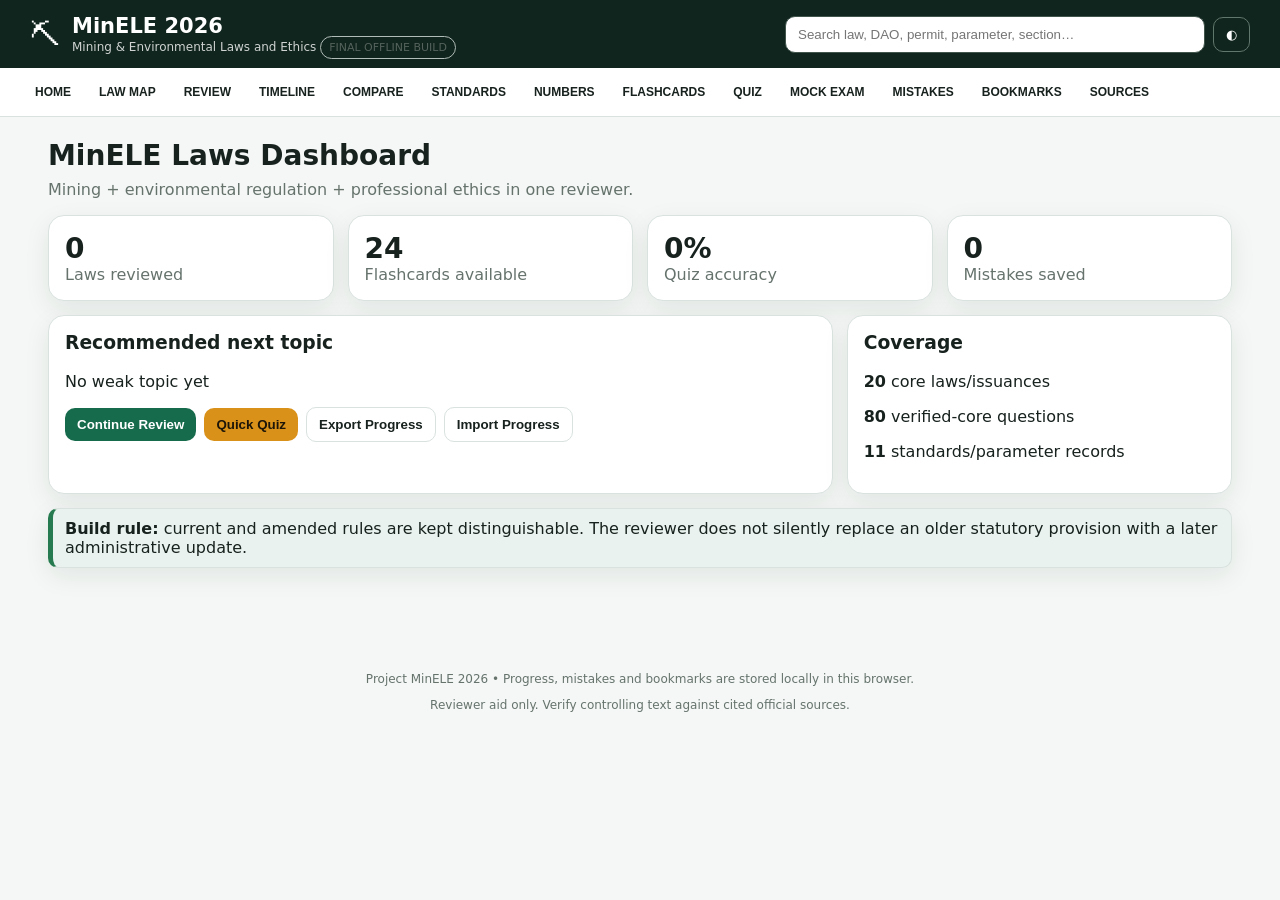
==== index.html @ e172a98c "Add files via upload" ====
<!doctype html>
<html lang="en">
<head>
<meta charset="utf-8">
<meta name="viewport" content="width=device-width, initial-scale=1">
<title>MinELE 2026 — Mining & Environmental Laws and Ethics</title>
<link rel="stylesheet" href="styles.css">
</head>
<body>
<header class="topbar">
  <div class="brand">
    <div class="logo">⛏</div>
    <div><h1>MinELE 2026</h1><p>Mining & Environmental Laws and Ethics <span class="version-badge">FINAL OFFLINE BUILD</span></p></div>
  </div>
  <div class="top-actions">
    <input id="globalSearch" type="search" placeholder="Search law, DAO, permit, parameter, section…">
    <button id="themeToggle" class="ghost" title="Toggle theme">◐</button>
  </div>
</header>
<nav id="nav" class="nav"></nav>
<div id="searchResults" class="search-results hidden"></div>
<main id="app"></main>
<footer>
  <p>Project MinELE 2026 • Progress, mistakes and bookmarks are stored locally in this browser.</p>
  <p class="muted">Reviewer aid only. Verify controlling text against cited official sources.</p>
</footer>
<script src="data.js"></script>
<script src="app.js"></script>
</body>
</html>
---- styles.css ----
:root{
  --bg:#f4f7f5;--card:#fff;--text:#17211d;--muted:#66736d;--line:#d9e2de;
  --accent:#176b4d;--accent2:#d99119;--danger:#b83a32;--good:#267a50;--nav:#10251d;
  --shadow:0 8px 26px rgba(10,35,25,.08)
}
[data-theme="dark"]{
  --bg:#0d1512;--card:#14211b;--text:#e8f0ec;--muted:#a8b5af;--line:#2b3d35;
  --accent:#53c08f;--accent2:#efb54d;--danger:#f07870;--good:#69d29e;--nav:#08110d;
  --shadow:none
}
*{box-sizing:border-box} body{margin:0;background:var(--bg);color:var(--text);font-family:Inter,system-ui,-apple-system,Segoe UI,Arial,sans-serif}
.topbar{position:sticky;top:0;z-index:30;background:var(--nav);color:white;padding:14px clamp(14px,3vw,30px);display:flex;gap:16px;justify-content:space-between;align-items:center}
.brand{display:flex;align-items:center;gap:12px}.logo{font-size:30px}.brand h1{margin:0;font-size:21px}.brand p{margin:2px 0 0;font-size:12px;opacity:.8}
.top-actions{display:flex;gap:8px;align-items:center}.top-actions input{width:min(46vw,420px);padding:10px 12px;border-radius:10px;border:1px solid #41554c;background:#fff;color:#111}.ghost{border:1px solid #60776d;background:transparent;color:white;border-radius:10px;padding:9px 12px}
.nav{position:sticky;top:67px;z-index:20;background:var(--card);border-bottom:1px solid var(--line);display:flex;overflow-x:auto;padding:8px clamp(8px,2vw,24px);gap:6px}
.nav button{white-space:nowrap;border:0;background:transparent;color:var(--text);padding:9px 11px;border-radius:9px;font-weight:700;font-size:12px}.nav button.active,.nav button:hover{background:var(--accent);color:white}
main{max-width:1240px;margin:auto;padding:22px clamp(12px,3vw,28px) 70px}
h2{margin:0 0 8px;font-size:28px} h3{margin-top:0}.subtitle{color:var(--muted);margin-top:0}
.grid{display:grid;grid-template-columns:repeat(12,1fr);gap:14px}.card{background:var(--card);border:1px solid var(--line);border-radius:16px;padding:16px;box-shadow:var(--shadow)}
.span-3{grid-column:span 3}.span-4{grid-column:span 4}.span-6{grid-column:span 6}.span-8{grid-column:span 8}.span-12{grid-column:span 12}
.stat strong{font-size:28px;display:block}.stat span,.muted{color:var(--muted)}.pill{display:inline-block;border:1px solid var(--line);border-radius:999px;padding:4px 8px;margin:2px;font-size:11px}
.y-red{background:#fee7e5;color:#8d211c}.y-orange{background:#fff0d7;color:#8c5b09}.y-yellow{background:#fff8cf;color:#766400}
[data-theme="dark"] .y-red,[data-theme="dark"] .y-orange,[data-theme="dark"] .y-yellow{background:#24312b;color:var(--text)}
.btn{border:0;border-radius:10px;padding:9px 12px;background:var(--accent);color:white;font-weight:700;cursor:pointer}.btn.alt{background:var(--accent2);color:#1d1608}.btn.light{background:transparent;border:1px solid var(--line);color:var(--text)}.btn.danger{background:var(--danger)}
.row{display:flex;gap:8px;flex-wrap:wrap;align-items:center}.split{display:flex;justify-content:space-between;gap:12px;align-items:center}
.law-list,.timeline{display:grid;gap:10px}.law-item{cursor:pointer}.law-item:hover{border-color:var(--accent)}
details{border:1px solid var(--line);border-radius:12px;padding:10px 12px;margin:8px 0;background:var(--card)}summary{cursor:pointer;font-weight:800}
table{width:100%;border-collapse:collapse;font-size:13px}th,td{padding:10px;border-bottom:1px solid var(--line);vertical-align:top;text-align:left}th{position:sticky;top:112px;background:var(--card)}
.table-wrap{overflow:auto;border:1px solid var(--line);border-radius:14px}.trap{border-left:5px solid var(--danger);padding:10px 12px;background:color-mix(in srgb,var(--danger) 10%,var(--card));border-radius:10px;margin:10px 0}
.good{border-left:5px solid var(--good);padding:10px 12px;background:color-mix(in srgb,var(--good) 10%,var(--card));border-radius:10px}
.flash{min-height:220px;display:flex;flex-direction:column;justify-content:center;text-align:center}.flash .front{font-size:22px;font-weight:800}.flash .back{font-size:16px;color:var(--muted)}
.choice{display:block;width:100%;text-align:left;margin:8px 0;padding:11px 12px;border:1px solid var(--line);border-radius:10px;background:var(--card);color:var(--text);cursor:pointer}.choice.selected{outline:2px solid var(--accent)}.choice.correct{border-color:var(--good);background:color-mix(in srgb,var(--good) 10%,var(--card))}.choice.wrong{border-color:var(--danger);background:color-mix(in srgb,var(--danger) 10%,var(--card))}
.progress{height:9px;background:var(--line);border-radius:999px;overflow:hidden}.progress>span{display:block;height:100%;background:var(--accent)}
.search-results{position:fixed;z-index:80;top:67px;right:16px;width:min(620px,calc(100vw - 32px));max-height:70vh;overflow:auto;background:var(--card);border:1px solid var(--line);border-radius:14px;box-shadow:0 18px 60px rgba(0,0,0,.25);padding:10px}.search-results.hidden{display:none}.search-hit{padding:10px;border-bottom:1px solid var(--line);cursor:pointer}.search-hit:hover{background:var(--bg)}
.source{font-size:12px;color:var(--muted);word-break:break-all}.tag{font-size:11px;font-weight:800;color:var(--accent)}.timeline-item{border-left:4px solid var(--accent);padding-left:14px}
footer{text-align:center;padding:22px;color:var(--muted);font-size:12px}
@media(max-width:850px){.span-3,.span-4,.span-6,.span-8{grid-column:span 12}.topbar{position:relative;align-items:flex-start;flex-direction:column}.top-actions{width:100%}.top-actions input{width:100%}.nav{top:0}.table-wrap{font-size:12px}th{top:49px}}

.version-badge{font-size:11px;border:1px solid var(--line);padding:4px 8px;border-radius:999px;color:var(--muted)}
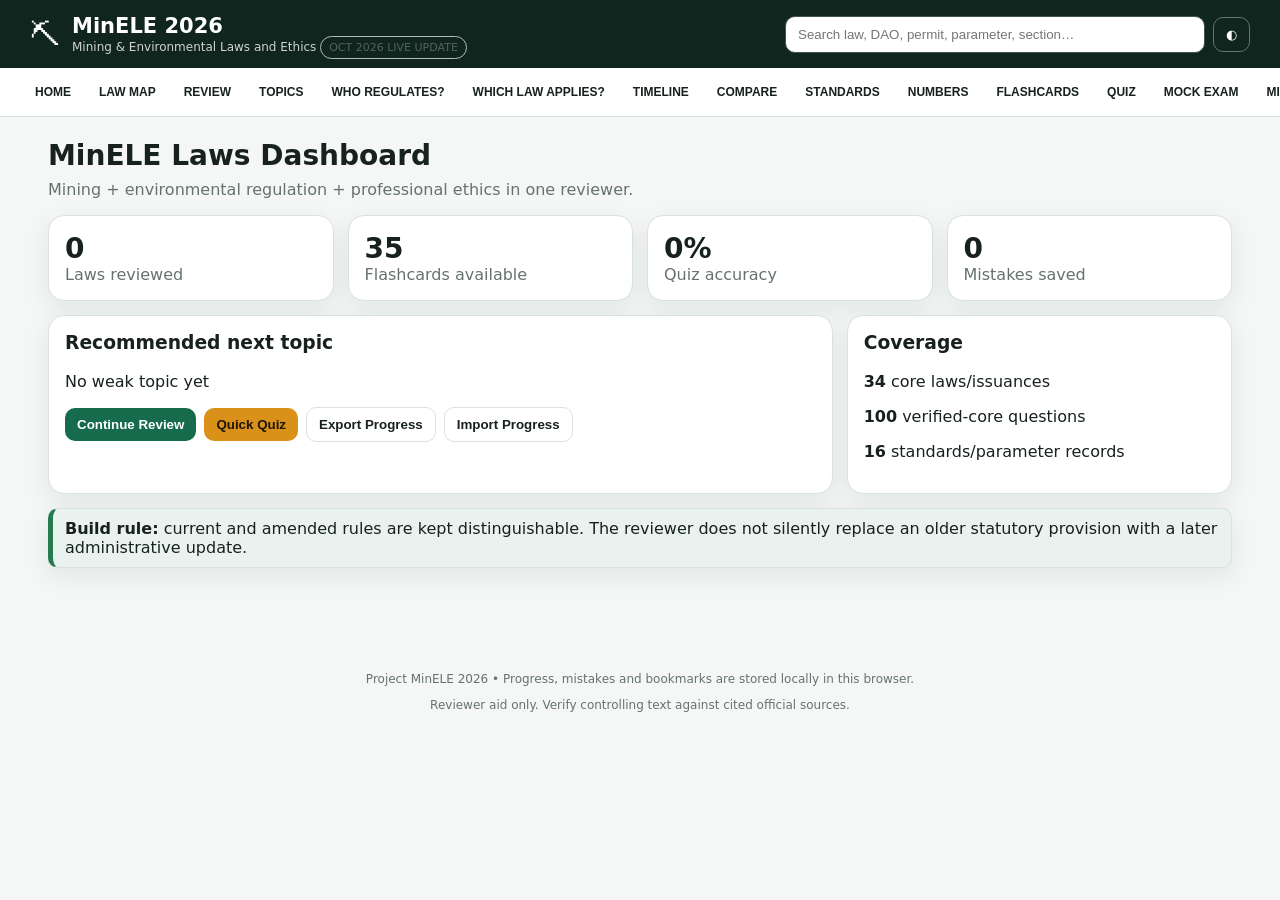
==== commit af1c667b: "Add files via upload" ====
--- a/index.html
+++ b/index.html
@@ -4,13 +4,58 @@
 <meta charset="utf-8">
 <meta name="viewport" content="width=device-width, initial-scale=1">
 <title>MinELE 2026 — Mining & Environmental Laws and Ethics</title>
-<link rel="stylesheet" href="styles.css">
+<style>
+
+:root{
+  --bg:#f4f7f5;--card:#fff;--text:#17211d;--muted:#66736d;--line:#d9e2de;
+  --accent:#176b4d;--accent2:#d99119;--danger:#b83a32;--good:#267a50;--nav:#10251d;
+  --shadow:0 8px 26px rgba(10,35,25,.08)
+}
+[data-theme="dark"]{
+  --bg:#0d1512;--card:#14211b;--text:#e8f0ec;--muted:#a8b5af;--line:#2b3d35;
+  --accent:#53c08f;--accent2:#efb54d;--danger:#f07870;--good:#69d29e;--nav:#08110d;
+  --shadow:none
+}
+*{box-sizing:border-box} body{margin:0;background:var(--bg);color:var(--text);font-family:Inter,system-ui,-apple-system,Segoe UI,Arial,sans-serif}
+.topbar{position:sticky;top:0;z-index:30;background:var(--nav);color:white;padding:14px clamp(14px,3vw,30px);display:flex;gap:16px;justify-content:space-between;align-items:center}
+.brand{display:flex;align-items:center;gap:12px}.logo{font-size:30px}.brand h1{margin:0;font-size:21px}.brand p{margin:2px 0 0;font-size:12px;opacity:.8}
+.top-actions{display:flex;gap:8px;align-items:center}.top-actions input{width:min(46vw,420px);padding:10px 12px;border-radius:10px;border:1px solid #41554c;background:#fff;color:#111}.ghost{border:1px solid #60776d;background:transparent;color:white;border-radius:10px;padding:9px 12px}
+.nav{position:sticky;top:67px;z-index:20;background:var(--card);border-bottom:1px solid var(--line);display:flex;overflow-x:auto;padding:8px clamp(8px,2vw,24px);gap:6px}
+.nav button{white-space:nowrap;border:0;background:transparent;color:var(--text);padding:9px 11px;border-radius:9px;font-weight:700;font-size:12px}.nav button.active,.nav button:hover{background:var(--accent);color:white}
+main{max-width:1240px;margin:auto;padding:22px clamp(12px,3vw,28px) 70px}
+h2{margin:0 0 8px;font-size:28px} h3{margin-top:0}.subtitle{color:var(--muted);margin-top:0}
+.grid{display:grid;grid-template-columns:repeat(12,1fr);gap:14px}.card{background:var(--card);border:1px solid var(--line);border-radius:16px;padding:16px;box-shadow:var(--shadow)}
+.span-3{grid-column:span 3}.span-4{grid-column:span 4}.span-6{grid-column:span 6}.span-8{grid-column:span 8}.span-12{grid-column:span 12}
+.stat strong{font-size:28px;display:block}.stat span,.muted{color:var(--muted)}.pill{display:inline-block;border:1px solid var(--line);border-radius:999px;padding:4px 8px;margin:2px;font-size:11px}
+.y-red{background:#fee7e5;color:#8d211c}.y-orange{background:#fff0d7;color:#8c5b09}.y-yellow{background:#fff8cf;color:#766400}
+[data-theme="dark"] .y-red,[data-theme="dark"] .y-orange,[data-theme="dark"] .y-yellow{background:#24312b;color:var(--text)}
+.btn{border:0;border-radius:10px;padding:9px 12px;background:var(--accent);color:white;font-weight:700;cursor:pointer}.btn.alt{background:var(--accent2);color:#1d1608}.btn.light{background:transparent;border:1px solid var(--line);color:var(--text)}.btn.danger{background:var(--danger)}
+.row{display:flex;gap:8px;flex-wrap:wrap;align-items:center}.split{display:flex;justify-content:space-between;gap:12px;align-items:center}
+.law-list,.timeline{display:grid;gap:10px}.law-item{cursor:pointer}.law-item:hover{border-color:var(--accent)}
+details{border:1px solid var(--line);border-radius:12px;padding:10px 12px;margin:8px 0;background:var(--card)}summary{cursor:pointer;font-weight:800}
+table{width:100%;border-collapse:collapse;font-size:13px}th,td{padding:10px;border-bottom:1px solid var(--line);vertical-align:top;text-align:left}th{position:sticky;top:112px;background:var(--card)}
+.table-wrap{overflow:auto;border:1px solid var(--line);border-radius:14px}.trap{border-left:5px solid var(--danger);padding:10px 12px;background:color-mix(in srgb,var(--danger) 10%,var(--card));border-radius:10px;margin:10px 0}
+.good{border-left:5px solid var(--good);padding:10px 12px;background:color-mix(in srgb,var(--good) 10%,var(--card));border-radius:10px}
+.flash{min-height:220px;display:flex;flex-direction:column;justify-content:center;text-align:center}.flash .front{font-size:22px;font-weight:800}.flash .back{font-size:16px;color:var(--muted)}
+.choice{display:block;width:100%;text-align:left;margin:8px 0;padding:11px 12px;border:1px solid var(--line);border-radius:10px;background:var(--card);color:var(--text);cursor:pointer}.choice.selected{outline:2px solid var(--accent)}.choice.correct{border-color:var(--good);background:color-mix(in srgb,var(--good) 10%,var(--card))}.choice.wrong{border-color:var(--danger);background:color-mix(in srgb,var(--danger) 10%,var(--card))}
+.progress{height:9px;background:var(--line);border-radius:999px;overflow:hidden}.progress>span{display:block;height:100%;background:var(--accent)}
+.search-results{position:fixed;z-index:80;top:67px;right:16px;width:min(620px,calc(100vw - 32px));max-height:70vh;overflow:auto;background:var(--card);border:1px solid var(--line);border-radius:14px;box-shadow:0 18px 60px rgba(0,0,0,.25);padding:10px}.search-results.hidden{display:none}.search-hit{padding:10px;border-bottom:1px solid var(--line);cursor:pointer}.search-hit:hover{background:var(--bg)}
+.source{font-size:12px;color:var(--muted);word-break:break-all}.tag{font-size:11px;font-weight:800;color:var(--accent)}.timeline-item{border-left:4px solid var(--accent);padding-left:14px}
+footer{text-align:center;padding:22px;color:var(--muted);font-size:12px}
+@media(max-width:850px){.span-3,.span-4,.span-6,.span-8{grid-column:span 12}.topbar{position:relative;align-items:flex-start;flex-direction:column}.top-actions{width:100%}.top-actions input{width:100%}.nav{top:0}.table-wrap{font-size:12px}th{top:49px}}
+
+.version-badge{font-size:11px;border:1px solid var(--line);padding:4px 8px;border-radius:999px;color:var(--muted)}
+
+select{padding:9px 10px;border:1px solid var(--line);border-radius:9px;background:var(--card);color:var(--text)}
+details .card{box-shadow:none;margin:8px 0}
+
+</style>
 </head>
 <body>
 <header class="topbar">
   <div class="brand">
     <div class="logo">⛏</div>
-    <div><h1>MinELE 2026</h1><p>Mining & Environmental Laws and Ethics <span class="version-badge">FINAL OFFLINE BUILD</span></p></div>
+    <div><h1>MinELE 2026</h1><p>Mining & Environmental Laws and Ethics <span class="version-badge">OCT 2026 LIVE UPDATE</span></p></div>
   </div>
   <div class="top-actions">
     <input id="globalSearch" type="search" placeholder="Search law, DAO, permit, parameter, section…">
@@ -24,7 +69,520 @@
   <p>Project MinELE 2026 • Progress, mistakes and bookmarks are stored locally in this browser.</p>
   <p class="muted">Reviewer aid only. Verify controlling text against cited official sources.</p>
 </footer>
-<script src="data.js"></script>
-<script src="app.js"></script>
+<script>
+
+const DB = {
+  laws: [
+    {id:"const",type:"Constitution",number:"1987 Constitution, Art. XII Sec. 2",title:"National Economy and Patrimony — Natural Resources",year:1987,status:"Operative",yield:"red",topics:["State ownership","60% rule","FTAA"],summary:"Natural resources are owned by the State. Exploration, development and utilization are under full State control and supervision, subject to constitutionally allowed modes.",key:["State ownership of minerals","Co-production, joint venture or production-sharing with qualified Filipino citizens/corporations","Large-scale foreign participation through agreements involving technical or financial assistance under constitutional conditions"],numbers:["At least 60% Filipino capital for corporations participating under the constitutional modes"],related:["EO 279","RA 7942"],source:"https://lawphil.net/consti/cons1987.html"},
+    {id:"ca137",type:"Historical",number:"Commonwealth Act No. 137",title:"Mining Act",year:1936,status:"Historical / superseded framework",yield:"orange",topics:["Historical mining law"],summary:"An early comprehensive Philippine mining statute using the older claim/location/lease framework.",key:["Useful for historical progression","Pre-dates PD 463 and RA 7942"],numbers:[],related:["PD 463","RA 7942"],source:"https://lawphil.net/statutes/comacts/ca1936/ca_137_1936.html"},
+    {id:"pd463",type:"Historical",number:"PD No. 463",title:"Mineral Resources Development Decree of 1974",year:1974,status:"Historical / materially superseded",yield:"orange",topics:["Historical mining law"],summary:"The major pre-1987 mining regime later affected by EO 279 and superseded in material respects by RA 7942.",key:["Remember its place in the timeline rather than treating it as the current governing mining act"],numbers:[],related:["EO 279","RA 7942"],source:"https://lawphil.net/statutes/presdecs/pd1974/pd_463_1974.html"},
+    {id:"eo279",type:"Executive Order",number:"EO No. 279",title:"Authorizing DENR to Negotiate Mining Agreements",year:1987,status:"Operative historical bridge",yield:"red",topics:["Mineral agreements","1987 Constitution"],summary:"Implemented the post-1987 constitutional mining contract framework before RA 7942.",key:["Bridge from PD 463 regime to the 1987 Constitution framework","Recognized co-production, joint venture and production-sharing concepts"],numbers:[],related:["1987 Constitution","RA 7942"],source:"https://lawphil.net/executive/execord/eo1987/eo_279_1987.html"},
+    {id:"ra7942",type:"Republic Act",number:"RA No. 7942",title:"Philippine Mining Act of 1995",year:1995,status:"Operative core statute",yield:"red",topics:["Exploration Permit","Mineral Agreements","MPSA","CA","JVA","FTAA","Quarry","Environment","Communities","Safety"],summary:"Primary statutory framework for mineral resources exploration, development, utilization and conservation in the Philippines.",key:["Exploration Permit","Mineral Agreements: MPSA, Co-Production, Joint Venture","FTAA","Quarry and sand/gravel","Mine safety and environmental protection","Government share, taxes, conflicts and penalties"],numbers:["EP: 2-year period subject to annual review and relinquishment/renewal","Mineral agreement: up to 25 years + one renewal up to 25 years"],related:["DAO 2010-21","EO 79","RA 7076"],source:"https://lawphil.net/statutes/repacts/ra1995/ra_7942_1995.html"},
+    {id:"dao2010",type:"DENR Administrative Order",number:"DAO 2010-21",title:"Revised Implementing Rules and Regulations of RA 7942",year:2010,status:"Core IRR; subject to later issuances/amendments",yield:"red",topics:["IRR","Permits","EPEP","AEPEP","FMRDP","MRF","SDMP"],summary:"Consolidated working rules implementing the Mining Act. Use with later issuances that modify specific portions.",key:["Operational rules for mineral tenements and environmental/social obligations","Critical source for application requirements and procedures"],numbers:[],related:["RA 7942","EO 79","DAO 2015-02"],source:"https://mgb.gov.ph/images/stories/CDAO-Final.pdf"},
+    {id:"eo79",type:"Executive Order",number:"EO No. 79",title:"Institutionalizing and Implementing Reforms in the Philippine Mining Sector",year:2012,status:"Operative policy/reform issuance",yield:"red",topics:["Closed areas","Small-scale mining","FPIC","LGU"],summary:"Introduced reforms for responsible mining, environmental safeguards, small-scale mining and local/national coordination.",key:["Small-scale mining only within declared Minahang Bayan","Mercury use in small-scale mining strictly prohibited","Local ordinances should be consistent with national law"],numbers:["P/CMRBs to be operationalized within 3 months where absent"],related:["RA 7942","RA 7076","RA 8371"],source:"https://lawphil.net/executive/execord/eo2012/eo_79_2012.html"},
+    {id:"ra7076",type:"Republic Act",number:"RA No. 7076",title:"People's Small-Scale Mining Act of 1991",year:1991,status:"Operative",yield:"red",topics:["Small-scale mining","Minahang Bayan","P/CMRB"],summary:"Creates the People's Small-Scale Mining Program and a separate statutory regime for small-scale mining.",key:["RA 7942 Sec. 42 expressly leaves small-scale mining under RA 7076 and other pertinent laws","Use with revised IRR and EO 79 reforms"],numbers:[],related:["DAO 2015-03","EO 79","RA 7942 Sec. 42"],source:"https://lawphil.net/statutes/repacts/ra1991/ra_7076_1991.html"},
+    {id:"dao2000",type:"DENR Administrative Order",number:"DAO 2000-98",title:"Mine Safety and Health Standards",year:2000,status:"Operative core safety standard",yield:"red",topics:["Mine safety","Health","Exploration","Quarrying","Mineral processing"],summary:"Mine safety and health standards governing employers, employees, contractors, permittees and related entities in exploration, mining, quarrying and mineral processing.",key:["Safety culture","Monitoring and inspections","Training and human resource development","Applies broadly beyond underground mining"],numbers:[],related:["RA 7942"],source:"https://mgb.gov.ph/images/stories/DAO_2000-98.pdf"},
+    {id:"pd1586",type:"Presidential Decree",number:"PD No. 1586",title:"Philippine Environmental Impact Statement System",year:1978,status:"Operative framework",yield:"red",topics:["EIA","EIS","ECC","ECP","ECA"],summary:"Establishes the Philippine EIS System for environmentally critical projects and projects in environmentally critical areas.",key:["EIA is a process","EIS is a document/study product","ECC is a regulatory decision/commitment document"],numbers:[],related:["DAO 2003-30","DAO 2015-02"],source:"https://lawphil.net/statutes/presdecs/pd1978/pd_1586_1978.html"},
+    {id:"ra9275",type:"Republic Act",number:"RA No. 9275",title:"Philippine Clean Water Act of 2004",year:2004,status:"Operative",yield:"red",topics:["Water quality","Wastewater","Discharge"],summary:"Comprehensive water quality management law relevant to mine drainage, process water and wastewater discharge.",key:["Use with DAO 2005-10, DAO 2016-08 and selected updates in DAO 2021-19"],numbers:[],related:["DAO 2005-10","DAO 2016-08","DAO 2021-19"],source:"https://lawphil.net/statutes/repacts/ra2004/ra_9275_2004.html"},
+    {id:"ra8749",type:"Republic Act",number:"RA No. 8749",title:"Philippine Clean Air Act of 1999",year:1999,status:"Operative",yield:"orange",topics:["Air quality","Emissions","Dust"],summary:"National air pollution prevention and control framework relevant to mine dust, generators, crushers and processing facilities.",key:["Distinguish ambient air quality from emission standards for sources"],numbers:[],related:["DAO 2000-81"],source:"https://lawphil.net/statutes/repacts/ra1999/ra_8749_1999.html"},
+    {id:"ra6969",type:"Republic Act",number:"RA No. 6969",title:"Toxic Substances and Hazardous and Nuclear Wastes Control Act of 1990",year:1990,status:"Operative",yield:"orange",topics:["Hazardous waste","Chemicals","Cyanide","Mercury"],summary:"Controls toxic substances and hazardous/nuclear wastes; highly relevant to chemical use and waste management in mineral processing.",key:["Use with implementing and later hazardous-waste procedures and chemical control orders"],numbers:[],related:["DAO 1992-29","DAO 2013-22"],source:"https://lawphil.net/statutes/repacts/ra1990/ra_6969_1990.html"},
+    {id:"ra9003",type:"Republic Act",number:"RA No. 9003",title:"Ecological Solid Waste Management Act of 2000",year:2001,status:"Operative; later amended in part",yield:"orange",topics:["Solid waste"],summary:"Framework for ecological solid waste management relevant to camps, offices, communities and mine-support facilities.",key:["Keep solid waste distinct from hazardous waste under RA 6969"],numbers:[],related:["DAO 2001-34"],source:"https://lawphil.net/statutes/repacts/ra2001/ra_9003_2001.html"},
+    {id:"ra8371",type:"Republic Act",number:"RA No. 8371",title:"Indigenous Peoples' Rights Act of 1997",year:1997,status:"Operative",yield:"red",topics:["FPIC","Ancestral domain","NCIP"],summary:"Recognizes rights of Indigenous Cultural Communities/Indigenous Peoples, including ancestral domains and FPIC-related protections.",key:["Critical for mining projects overlapping or affecting ancestral domains","Do not reduce FPIC to a simple permit checkbox"],numbers:[],related:["EO 79","RA 7942"],source:"https://lawphil.net/statutes/repacts/ra1997/ra_8371_1997.html"},
+    {id:"ra11038",type:"Republic Act",number:"RA No. 11038",title:"Expanded National Integrated Protected Areas System Act of 2018",year:2018,status:"Operative; amends RA 7586",yield:"red",topics:["Protected areas","Closed areas"],summary:"Expands and strengthens NIPAS. Important when determining whether mining-related activities may occur in protected areas.",key:["Study together with RA 7586, RA 7942 closed areas and EO 79"],numbers:[],related:["RA 7586","RA 7942","EO 79"],source:"https://lawphil.net/statutes/repacts/ra2018/ra_11038_2018.html"},
+    {id:"ra9147",type:"Republic Act",number:"RA No. 9147",title:"Wildlife Resources Conservation and Protection Act",year:2001,status:"Operative",yield:"yellow",topics:["Wildlife","Biodiversity"],summary:"Protects wildlife resources and habitats; can affect exploration, access and development activities.",key:["Relevant where project activities affect wildlife/habitat or regulated collection"],numbers:[],related:["PD 1586","RA 11038"],source:"https://lawphil.net/statutes/repacts/ra2001/ra_9147_2001.html"},
+    {id:"ra7160",type:"Republic Act",number:"RA No. 7160",title:"Local Government Code of 1991",year:1991,status:"Operative",yield:"orange",topics:["LGU","Quarry","Local powers"],summary:"Local government powers intersect with quarry resources, permits, local regulation and shares in national wealth.",key:["Board trap: DENR/MGB authority is not identical to provincial/city/municipal authority"],numbers:[],related:["RA 7942","EO 79"],source:"https://lawphil.net/statutes/repacts/ra1991/ra_7160_1991.html"},
+    {id:"prcethics",type:"PRC / Professional Ethics",number:"Code of Ethics for Mining Engineers",title:"PRC Board of Mining Engineering Code of Ethics",year:1986,status:"Adopted professional ethical code",yield:"red",topics:["Ethics","State","Community","Employer","Employees","Colleagues"],summary:"Professional ethical code adopted by the Board of Mining Engineering under RA 4274 and the then-PRC framework.",key:["Article I — Declaration of Principles","Article II — Responsibilities to the State","Article III — Responsibilities to the Community","Article IV — Responsibilities to Employer and Clients","Article V — Responsibilities to Employees","Article VI — Responsibilities to Colleagues","Article VII — Essence of the Mining Engineer's Duties","Public safety and welfare come first in community responsibility","Professional opinions must rest on supporting facts and competent analysis","Avoid conflicting and adverse professional interests","Government-service mining engineers must not use office for private profit","Acknowledge colleagues' work and avoid plagiarism"],numbers:[],related:["RA 4274","PRC Board of Mining Engineering"],source:"https://www.prc.gov.ph/sites/default/files/Board%20of%20Mining%20Engineering%20-%20Code%20of%20Ethics_0.pdf"},
+
+    {id:"ra9729",type:"Republic Act",number:"RA No. 9729",title:"Climate Change Act of 2009",year:2009,status:"Operative; climate-governance framework",yield:"yellow",topics:["Climate Change","Climate Risk","Resilience"],summary:"Mainstreams climate change into government policy and creates the Climate Change Commission. For mining, it is a supporting framework for climate-risk management, resilience, adaptation and environmental planning.",key:["Climate change must be mainstreamed in government policy and planning","Applies the precautionary principle and climate-risk management concepts","Relevant to mine design, rehabilitation, water management, disaster resilience and closure planning"],numbers:[],related:["PD 1586","RA 7942","DRRM framework"],source:"https://lawphil.net/statutes/repacts/ra2009/ra_9729_2009.html"},
+    {id:"eo130",type:"Executive Order",number:"EO No. 130, s. 2021",title:"Amending Section 4 of EO 79, s. 2012",year:2021,status:"Operative; modifies EO 79 policy",yield:"red",topics:["Executive Mining Policy","Mineral Agreements","Responsible Mining"],summary:"Lifted the EO 79 prohibition on new mineral agreements and directed stronger implementation of environmental safeguards and responsible-mining policies.",key:["New mineral agreements may again be entered into subject to existing laws, rules and policies","Does not repeal RA 7942","Must be read together with EO 79 rather than as an unrelated policy"],numbers:[],related:["EO 79","RA 7942","RA 12253"],source:"https://lawphil.net/executive/execord/eo2021/eo_130_2021.html"},
+    {id:"ra12253",type:"Republic Act",number:"RA No. 12253",title:"Enhanced Fiscal Regime for Large-Scale Metallic Mining Act",year:2025,status:"Operative current fiscal law for large-scale metallic mining",yield:"red",topics:["Fiscal Regime","Royalty","Windfall Profits Tax","Ring-Fencing","Transparency"],summary:"Establishes the enhanced fiscal regime for all large-scale metallic mining operations and amends the National Internal Revenue Code.",key:["Applies to large-scale metallic mining operations","Royalty uses margin-based rates, with different treatment inside and outside mineral reservations","Introduces a windfall profits tax based on mining margin","Ring-fences each mineral agreement or FTAA for tax reporting","BIR and BOC receive audit/monitoring authority over mineral sales and exports","Institutionalizes transparency and accountability for extractive-industry data","Existing agreements are subject to the Act's vested-rights rule"],numbers:["Related-party debt-to-equity ceiling for interest rule: 2:1","Royalty margin rates: 1% to 5%","Windfall profits tax: 1% to 10% depending on margin","LGU share: 40% of specified national-government collections from national wealth","IRR period: 90 days from effectivity","Transition to fiscal regime: 150 days from effectivity"],related:["RA 7942","NIRC","EO 79","EO 130"],source:"https://lawphil.net/statutes/repacts/ra2025/ra_12253_2025.html"},
+    {id:"eo122_2026",type:"Executive Order",number:"EO No. 122, s. 2026",title:"National Policy Framework for Developing the Critical Minerals Industry",year:2026,status:"Current executive mining policy",yield:"red",topics:["Critical Minerals","Downstream Processing","MICC","Investment","Permitting"],summary:"Establishes a national policy framework for responsible development of the critical minerals industry and reorganizes the Mining Industry Coordinating Council.",key:["Promotes domestic value-added processing and downstream industries","Supports refining, advanced materials, batteries, electronics and renewable-energy value chains","Calls for streamlined government processes and responsible/sustainable mining","Strengthens inter-agency coordination through the reorganized MICC","Supports the 'Use It or Lose It' policy for critical-mineral tenements","Critical-mineral policy does not replace the Mining Act permitting and environmental frameworks"],numbers:[],related:["RA 7942","EO 79","EO 130","RA 12253"],source:"https://lawphil.net/executive/execord/eo2026/eo2026.html"},
+    {id:"dao2015_03",type:"DENR Administrative Order",number:"DAO 2015-03",title:"Revised Implementing Rules and Regulations of RA 7076",year:2015,status:"Operative revised small-scale mining IRR",yield:"red",topics:["Small-Scale Mining","Minahang Bayan","P/CMRB"],summary:"Revised implementing rules for the People's Small-Scale Mining Act, aligned with EO 79 reforms.",key:["Small-scale mining contracts are issued through the Provincial/City Mining Regulatory Board framework","Minahang Bayan is central to legal small-scale mining","Mercury prohibition and environmental requirements must be observed","Use with RA 7076 and EO 79"],numbers:[],related:["RA 7076","EO 79"],source:"https://region2.mgb.gov.ph/denr-issues-revised-irr-of-small-scale-mining-act/"},
+    {id:"dao2003_30",type:"DENR Administrative Order",number:"DAO 2003-30",title:"Implementing Rules and Regulations for the Philippine EIS System",year:2003,status:"Operative PEISS procedural framework with later issuances",yield:"red",topics:["EIA","EIS","ECC","CNC"],summary:"Core PEISS implementing issuance used for project coverage, EIA processing and ECC/CNC procedures, together with the revised procedural manual and later issuances.",key:["EIA is integrated into project planning and decision-making","DENR/EMB administers the PEISS","Mining projects must also be read with DAO 2015-02"],numbers:[],related:["PD 1586","DAO 2015-02"],source:"https://eia.emb.gov.ph/?page_id=392"},
+    {id:"dao2015_02",type:"DENR Administrative Order",number:"DAO 2015-02",title:"Harmonization of the Implementation of the PEISS and the Philippine Mining Act of 1995 in Relation to Mining Projects",year:2015,status:"Operative mining–PEISS harmonization issuance",yield:"red",topics:["Mining EIA","ECC","MMT","MRFC","Monitoring"],summary:"Harmonizes environmental assessment and monitoring under PD 1586/PEISS with Mining Act environmental management for mining projects.",key:["Coordinates roles of MGB and EMB","Important to MMT/MRFC and mining environmental monitoring","Prevents treating ECC compliance and Mining Act environmental programs as separate universes"],numbers:[],related:["PD 1586","DAO 2003-30","RA 7942","DAO 2010-21"],source:"https://eia.emb.gov.ph/?page_id=392"},
+    {id:"dao2000_81",type:"DENR Administrative Order",number:"DAO 2000-81",title:"Implementing Rules and Regulations of RA 8749",year:2000,status:"Operative Clean Air IRR; affected by later air-quality issuances",yield:"orange",topics:["Air Pollution","Ambient Air","Stationary Sources","Permits"],summary:"Principal implementing rules of the Philippine Clean Air Act.",key:["Distinguish ambient air quality from source emission limits","Stationary-source permitting and compliance are key mine-site applications","Read with later amendments/clarifications such as DAO 2004-26 and PM2.5 guidance"],numbers:[],related:["RA 8749","DAO 2004-26","DAO 2013-13"],source:"https://air.emb.gov.ph/laws-policies-for-air-quality-management/"},
+    {id:"dao2005_10",type:"DENR Administrative Order",number:"DAO 2005-10",title:"Implementing Rules and Regulations of the Philippine Clean Water Act of 2004",year:2005,status:"Operative Clean Water IRR",yield:"red",topics:["Water Pollution","Discharge","WQMA"],summary:"Implements RA 9275 and provides the institutional and permitting framework for water pollution control.",key:["Relevant to mine drainage and process-water discharge","Use with the current WQG/GES issuances","Water-quality management and discharge compliance are separate from Mining Act tenement rights"],numbers:[],related:["RA 9275","DAO 2016-08","DAO 2021-19"],source:"https://water.emb.gov.ph/wp-content/uploads/2016/07/DAO-2005-10-pdf.pdf"},
+    {id:"dao2016_08",type:"DENR Administrative Order",number:"DAO 2016-08",title:"Water Quality Guidelines and General Effluent Standards of 2016",year:2016,status:"Operative base WQG/GES framework; selected parameters updated",yield:"red",topics:["Water Quality","Effluent","Classification"],summary:"Provides water-body classifications, Water Quality Guidelines and General Effluent Standards.",key:["WQG applies to receiving water; GES applies to effluent/discharge","Freshwater and marine classifications affect applicable standards","Selected parameters were later updated by DAO 2021-19"],numbers:[],related:["RA 9275","DAO 2005-10","DAO 2021-19"],source:"https://r11.emb.gov.ph/water-quality-management/"},
+    {id:"dao2021_19",type:"DENR Administrative Order",number:"DAO 2021-19",title:"Updated Water Quality Guidelines and General Effluent Standards for Selected Parameters",year:2021,status:"Operative selected update to DAO 2016-08",yield:"red",topics:["Water Quality","Effluent","Ammonia","Boron","Copper","Fecal Coliform","Phosphate","Sulfate"],summary:"Updates selected WQG/GES parameters and certain related provisions without replacing the entire 2016 framework.",key:["Selected parameters include ammonia, boron, copper, fecal coliform, phosphate as phosphorus and sulfate","Also addresses strong wastewater BOD and Significant Effluent Quality Parameter provisions","Always check whether a parameter was updated before using an older value"],numbers:[],related:["DAO 2016-08","RA 9275"],source:"https://water.emb.gov.ph/wp-content/uploads/2022/09/DAO-2021-19_1627862906.pdf"},
+    {id:"dao2013_22",type:"DENR Administrative Order",number:"DAO 2013-22",title:"Revised Procedures and Standards for the Management of Hazardous Wastes",year:2013,status:"Operative hazardous-waste procedural framework",yield:"orange",topics:["Hazardous Waste","Manifest","TSD","Storage","Labeling"],summary:"Revises procedures and standards for hazardous-waste classification, storage, labeling, transport, manifest and treatment/storage/disposal facilities.",key:["Hazardous waste must be distinguished from ordinary RA 9003 solid waste","Manifest/transport/TSD controls follow a cradle-to-treatment/disposal tracking concept","Mine tailings are not automatically treated as ordinary industrial solid waste"],numbers:["Hazardous-waste label: minimum 20 cm × 30 cm or readable at 5 m","Placard: minimum 10 cm × 10 cm for vessels/containers/tanks or readable at 5 m"],related:["RA 6969","DAO 1992-29"],source:"https://ncr.emb.gov.ph/frequently-ask-question-faq/"},
+    {id:"dao2018_19",type:"DENR Administrative Order",number:"DAO 2018-19",title:"Guidelines for Additional Environmental Measures for Operating Surface Metallic Mines",year:2018,status:"Operative mining environmental measure",yield:"orange",topics:["Surface Mining","Environmental Measures","EPEP"],summary:"Provides additional environmental measures for operating surface metallic mines and is cited by MGB's EPEP implementation guidance.",key:["Relevant to surface metallic mine environmental management","Works with RA 7942 and DAO 2010-21 rather than replacing them"],numbers:[],related:["RA 7942","DAO 2010-21","EPEP"],source:"https://www.mgb.gov.ph/attachments/article/990/SHES%20Manual_May%202021.pdf"},
+    {id:"dao2021_40",type:"DENR Administrative Order",number:"DAO 2021-40",title:"Lifting the Ban on the Open-Pit Method of Mining for Copper, Gold, Silver and Complex Ores and Providing Enhanced Parameters and Criteria for Surface Mining Methods",year:2021,status:"Operative; lifted DAO 2017-10 open-pit ban",yield:"orange",topics:["Open Pit","Surface Mining","Environmental Criteria"],summary:"Lifts the prior ban on the open-pit method for specified metallic ores while imposing additional enhanced parameters and criteria for surface mining.",key:["Do not answer that open-pit mining for copper/gold/silver/complex ores remains categorically banned","Surface mining remains subject to Mining Act, environmental, safety and enhanced criteria"],numbers:[],related:["DAO 2017-10","RA 7942","DAO 2010-21"],source:"https://apidb.denr.gov.ph/infores/uploads/DAO-2021-40.pdf"},
+    {id:"ra4274",type:"Republic Act",number:"RA No. 4274",title:"Mining Engineering Law of the Philippines",year:1965,status:"Operative professional-law foundation; amended in part",yield:"red",topics:["Professional ethics","Practice","Foremen","Personnel"],summary:"Regulates the practice of mining engineering and registration of mining engineers and mine/quarry foremen.",key:["Defines practice of mining engineering","Prohibits unregistered practice unless exempt","Sets required registered personnel for mines/quarries"],numbers:["25–50 persons: registered foreman required","Over 50–100 persons: one registered mining engineer + one registered foreman","25–75 persons per shift: one registered foreman per shift + one registered mining engineer for entire operation","Over 75 persons per shift: one registered foreman + one registered mining engineer per shift"],related:["RA 5677","PRC Code of Ethics"],source:"https://lawphil.net/statutes/repacts/ra1965/ra_4274_1965.html"}
+  ],
+
+  standards:[
+    {area:"Fiscal Regime",parameter:"Related-party debt-to-equity rule",standard:"Interest on related-party debt above a quarterly 2:1 debt-to-equity ratio is disallowed under the metallic-mining interest rule",unit:"ratio",basis:"RA 12253",status:"Current large-scale metallic mining fiscal rule",trap:"This is a tax/fiscal limitation, not a Mining Act tenement area limit."},
+    {area:"Fiscal Regime",parameter:"Royalty — large-scale metallic mining",standard:"Margin-based royalty schedule; separate treatment applies to operations within and outside mineral reservations",unit:"% of income / minimum gross-output rule",basis:"RA 12253",status:"Current",trap:"Do not assume a single flat royalty rate applies to every large-scale metallic mine."},
+    {area:"Fiscal Regime",parameter:"Windfall profits tax",standard:"Additional tax begins at the statutory mining-margin threshold and rises by bracket",unit:"%",basis:"RA 12253",status:"Current",trap:"Royalty and windfall profits tax are distinct impositions."},
+    {area:"Hazardous Waste",parameter:"Hazardous-waste label",standard:"Minimum 20 cm × 30 cm, or readable from 5 m; yellow background with black letters",unit:"cm / m",basis:"DAO 2013-22",status:"Current procedural standard",trap:"Label requirement is different from the placard requirement."},
+    {area:"Hazardous Waste",parameter:"Hazardous-waste placard",standard:"Minimum 10 cm × 10 cm for vessels, containers and tanks, or readable from 5 m",unit:"cm / m",basis:"DAO 2013-22",status:"Current procedural standard",trap:"Placard size is smaller than the basic hazardous-waste label size."},
+    {area:"Water",parameter:"Water Quality Guideline (WQG)",standard:"Receiving-water criterion",unit:"—",basis:"RA 9275 / DAO 2016-08",status:"Current framework; selected parameters later updated",trap:"WQG is not the same as an effluent limit."},
+    {area:"Water",parameter:"General Effluent Standard (GES)",standard:"Discharge criterion based on applicable receiving-water class",unit:"—",basis:"DAO 2016-08",status:"Selected parameters updated by DAO 2021-19",trap:"Ask first: receiving-water class and whether the question is ambient water or discharge."},
+    {area:"Water",parameter:"Selected updated parameters",standard:"Ammonia, boron, total copper, fecal coliform, phosphate as P, sulfate and related provisions",unit:"varies",basis:"DAO 2021-19",status:"Updates selected portions of DAO 2016-08",trap:"Do not assume DAO 2021-19 replaced the entire 2016 table."},
+    {area:"Air",parameter:"Ambient Air Quality",standard:"Ambient guideline values",unit:"varies",basis:"RA 8749 / DAO 2000-81",status:"Use with later amendments",trap:"Ambient air quality ≠ source emission limit."},
+    {area:"Air",parameter:"Stationary Source Emissions",standard:"Emission standards / permit-related requirements",unit:"varies",basis:"RA 8749 / DAO 2000-81",status:"Use with later amendments",trap:"Crusher/generator/source compliance differs from ambient monitoring."},
+    {area:"Hazardous Waste",parameter:"Hazardous waste management",standard:"Classification, storage, labeling, transport, manifest and TSD requirements",unit:"varies",basis:"RA 6969 / DAO 2013-22",status:"Later procedural framework",trap:"Hazardous waste is not governed by RA 9003 alone."},
+    {area:"Mine Safety",parameter:"Scope",standard:"Exploration, mining, quarrying, mineral processing and allied operations",unit:"—",basis:"DAO 2000-98",status:"Core mine safety standard",trap:"Not an underground-mine-only order."},
+    {area:"Professional",parameter:"Personnel — 25 to 50 persons",standard:"Registered foreman required",unit:"persons",basis:"RA 4274 Sec. 25",status:"Statutory",trap:"Do not automatically require a mining engineer at this first threshold."},
+    {area:"Professional",parameter:"Personnel — over 50 to 100 persons",standard:"1 registered mining engineer + 1 registered foreman",unit:"persons",basis:"RA 4274 Sec. 25",status:"Statutory",trap:"Two different registered roles are required."},
+    {area:"Professional",parameter:"Personnel — 25 to 75 persons per shift",standard:"1 registered foreman per shift + 1 registered mining engineer for entire operation",unit:"persons/shift",basis:"RA 4274 Sec. 25",status:"Statutory",trap:"Engineer is for entire operation; foreman is per shift."},
+    {area:"Professional",parameter:"Personnel — over 75 persons per shift",standard:"1 registered foreman + 1 registered mining engineer for each shift",unit:"persons/shift",basis:"RA 4274 Sec. 25",status:"Statutory",trap:"Both roles become per-shift."}
+  ],
+
+  numbers:[
+    {cat:"RATIOS",value:"2:1",meaning:"Related-party debt-to-equity ceiling used by RA 12253 for the metallic-mining interest limitation",law:"RA 12253",clue:"Thin-cap rule = 2 debt : 1 equity"},
+    {cat:"DAYS",value:"60 days",meaning:"Royalty return/payment period after the end of the calendar quarter for applicable metallic mineral removals",law:"RA 12253",clue:"Royalty quarterly return = 60 days"},
+    {cat:"DAYS",value:"90 days",meaning:"Period directed for issuance of RA 12253 implementing rules from effectivity",law:"RA 12253",clue:"Fiscal IRR = 90"},
+    {cat:"DAYS",value:"150 days",meaning:"Transition period after effectivity before large-scale metallic contractors/operators become immediately subject to the new fiscal regime",law:"RA 12253",clue:"Fiscal transition = 150"},
+    {cat:"PERCENTAGES",value:"40%",meaning:"LGU share of specified national-government collections from development/utilization of national wealth under the amended NIRC rule",law:"RA 12253",clue:"LGU national wealth share = 40%"},
+    {cat:"PERCENTAGES",value:"1%–5%",meaning:"Royalty margin-rate brackets for large-scale metallic mining within the statutory schedule",law:"RA 12253",clue:"Royalty ladder tops at 5%"},
+    {cat:"PERCENTAGES",value:"1%–10%",meaning:"Windfall profits tax brackets under the enhanced fiscal regime",law:"RA 12253",clue:"Windfall ladder tops at 10%"},
+    {cat:"DISTANCES",value:"5 m",meaning:"Readability distance used for hazardous-waste labels/placards under DAO 2013-22",law:"DAO 2013-22",clue:"Haz-waste markings readable at 5 m"},
+    {cat:"YEARS",value:"2 years",meaning:"Initial Exploration Permit period",law:"RA 7942 Sec. 21",clue:"Explore = 2"},
+    {cat:"YEARS",value:"25 years",meaning:"Maximum initial term of a Mineral Agreement",law:"RA 7942 Sec. 32",clue:"MA = quarter century"},
+    {cat:"YEARS",value:"+25 years",meaning:"Maximum single renewal term of a Mineral Agreement",law:"RA 7942 Sec. 32",clue:"25 + 25"},
+    {cat:"DAYS",value:"30 working days",meaning:"Secretary action period before certain mineral-agreement assignment/transfer is deemed automatically approved, subject to statutory exception",law:"RA 7942 Sec. 30",clue:"Transfer → 30 working"},
+    {cat:"DAYS",value:"30 days",meaning:"Secretary decision period on withdrawal from mineral agreement",law:"RA 7942 Sec. 31",clue:"Withdrawal → 30"},
+    {cat:"AREAS",value:"20 blocks",meaning:"Individual — max onshore EP area in any one province",law:"RA 7942 Sec. 22",clue:"Individual province = 20"},
+    {cat:"AREAS",value:"200 blocks",meaning:"Partnership/corporation/cooperative/association — max onshore EP area in any one province",law:"RA 7942 Sec. 22",clue:"Entity province = 200"},
+    {cat:"AREAS",value:"40 blocks",meaning:"Individual — max onshore EP area in entire Philippines",law:"RA 7942 Sec. 22",clue:"Individual national = 40"},
+    {cat:"AREAS",value:"400 blocks",meaning:"Entity — max onshore EP area in entire Philippines",law:"RA 7942 Sec. 22",clue:"Entity national = 400"},
+    {cat:"AREAS",value:"100 blocks",meaning:"Individual — offshore EP maximum",law:"RA 7942 Sec. 22",clue:"Offshore individual = 100"},
+    {cat:"AREAS",value:"1,000 blocks",meaning:"Entity — offshore EP maximum",law:"RA 7942 Sec. 22",clue:"Offshore entity = 1000"},
+    {cat:"DISTANCES",value:"Beyond 500 m",meaning:"Offshore EP reference distance from mean low tide level",law:"RA 7942 Sec. 22",clue:"Offshore starts beyond 500 m"},
+    {cat:"WORKER THRESHOLDS",value:"25–50",meaning:"Registered foreman required",law:"RA 4274 Sec. 25",clue:"First threshold = foreman"},
+    {cat:"WORKER THRESHOLDS",value:">50–100",meaning:"1 registered mining engineer + 1 registered foreman",law:"RA 4274 Sec. 25",clue:"Past 50 = engineer + foreman"},
+    {cat:"WORKER THRESHOLDS",value:"25–75 / shift",meaning:"Foreman per shift + one mining engineer for entire operation",law:"RA 4274 Sec. 25",clue:"75 shift: foreman shifts, engineer operation"},
+    {cat:"WORKER THRESHOLDS",value:">75 / shift",meaning:"Mining engineer + foreman for each shift",law:"RA 4274 Sec. 25",clue:"Above 75 = both per shift"},
+    {cat:"MONTHS",value:"3 months",meaning:"EO 79 target to operationalize P/CMRBs where absent",law:"EO 79 Sec. 11(c)",clue:"P/CMRB = 3"},
+    {cat:"AREAS",value:"10 blocks",meaning:"Individual — max Mineral Agreement area onshore in any one province",law:"RA 7942 Sec. 28",clue:"MA individual/province = 10"},
+    {cat:"AREAS",value:"100 blocks",meaning:"Entity — max Mineral Agreement area onshore in any one province",law:"RA 7942 Sec. 28",clue:"MA entity/province = 100"},
+    {cat:"AREAS",value:"20 blocks",meaning:"Individual — max Mineral Agreement area onshore nationwide",law:"RA 7942 Sec. 28",clue:"MA individual/national = 20"},
+    {cat:"AREAS",value:"200 blocks",meaning:"Entity — max Mineral Agreement area onshore nationwide",law:"RA 7942 Sec. 28",clue:"MA entity/national = 200"},
+    {cat:"AREAS",value:"50 blocks",meaning:"Individual — max Mineral Agreement offshore area",law:"RA 7942 Sec. 28",clue:"MA offshore individual = 50"},
+    {cat:"AREAS",value:"500 blocks",meaning:"Entity — max Mineral Agreement offshore area",law:"RA 7942 Sec. 28",clue:"MA offshore entity = 500"},
+    {cat:"AREAS",value:"1,000 blocks",meaning:"Maximum FTAA contract area onshore",law:"RA 7942 Sec. 34",clue:"FTAA onshore = 1000"},
+    {cat:"AREAS",value:"4,000 blocks",meaning:"Maximum FTAA contract area offshore",law:"RA 7942 Sec. 34",clue:"FTAA offshore = 4000"},
+    {cat:"AREAS",value:"5 hectares",meaning:"Maximum Quarry Permit area",law:"RA 7942 Sec. 43",clue:"Quarry = 5 ha"},
+    {cat:"YEARS",value:"5 years",meaning:"Quarry Permit term",law:"RA 7942 Sec. 43",clue:"Quarry term = 5"},
+    {cat:"YEARS",value:"25 years total",meaning:"Maximum total Quarry Permit term including like-period renewals",law:"RA 7942 Sec. 43",clue:"Quarry caps at 25"},
+    {cat:"AREAS",value:"≤5 hectares",meaning:"Commercial Sand and Gravel Permit area",law:"RA 7942 Sec. 46",clue:"Commercial S&G = natural state, ≤5 ha"},
+    {cat:"AREAS",value:">5 hectares",meaning:"Industrial Sand and Gravel Permit area",law:"RA 7942 Sec. 47",clue:"Industrial S&G = mechanical processing, >5 ha"},
+    {cat:"YEARS",value:"5 years",meaning:"Industrial Sand and Gravel Permit term",law:"RA 7942 Sec. 47",clue:"ISAG term = 5"},
+    {cat:"AREAS",value:"2 hectares",meaning:"Maximum Government Gratuitous Permit area",law:"RA 7942 Sec. 49",clue:"Gov gratuitous = 2 ha"},
+    {cat:"PERCENTAGES",value:"25%",meaning:"Maximum aggregate portion of a mineral reservation preferentially available for small-scale mining cooperative application, subject to existing rights",law:"RA 7942 Sec. 5",clue:"Mineral reservation SSM preference = 25%"},
+    {cat:"FEES",value:"₱5/ha/year",meaning:"Statutory occupation fee for Exploration Permit",law:"RA 7942 Sec. 86",clue:"EP occupation fee = 5"},
+    {cat:"FEES",value:"₱50/ha/year",meaning:"Statutory occupation fee for Mineral Agreement / FTAA",law:"RA 7942 Sec. 86",clue:"Agreement occupation fee = 50"},
+    {cat:"FEES",value:"₱100/ha/year",meaning:"Statutory occupation fee for mineral reservation",law:"RA 7942 Sec. 86",clue:"Reservation occupation fee = 100"},
+    {cat:"DAYS",value:"30 days",meaning:"RA 7942 effectivity after complete publication in two newspapers of general circulation",law:"RA 7942 Sec. 116",clue:"Effectivity = 30 days"}
+  ],
+
+  timeline:[
+    [1936,"CA 137","Early comprehensive Mining Act; old claim/location/lease framework."],
+    [1965,"RA 4274","Mining Engineering Law of the Philippines."],
+    [1974,"PD 463","Mineral Resources Development Decree."],
+    [1977,"PD 1151 / PD 1152","Environmental policy and environment code era."],
+    [1978,"PD 1586","Philippine EIS System established."],
+    [1987,"1987 Constitution + EO 279","New constitutional mineral-resource framework; EO 279 as transition/implementation bridge."],
+    [1990,"RA 6969","Toxic substances and hazardous/nuclear waste control."],
+    [1991,"RA 7076","People's Small-Scale Mining Act."],
+    [1991,"RA 7160","Local Government Code."],
+    [1995,"RA 7942","Philippine Mining Act of 1995."],
+    [1997,"RA 8371","Indigenous Peoples' Rights Act."],
+    [1999,"RA 8749","Clean Air Act."],
+    [2000,"DAO 2000-98","Mine Safety and Health Standards."],
+    [2001,"RA 9003 / RA 9147","Solid waste and wildlife protection frameworks."],
+    [2004,"RA 9275","Clean Water Act."],
+    [2010,"DAO 2010-21","Revised IRR of RA 7942."],
+    [2012,"EO 79","Mining-sector reforms."],
+    [2018,"RA 11038","Expanded NIPAS amendments."],
+    [2021,"DAO 2021-19","Selected updates to water quality / effluent standards."]
+  ],
+
+  comparisons:[
+    {title:"Exploration Permit vs Mineral Agreement",rows:[
+      ["Purpose","Exploration / discovery / evaluation","Development and utilization under agreed mode"],
+      ["RA 7942 term","2 years, subject to annual review and relinquishment/renewal","Up to 25 years + one renewal up to 25 years"],
+      ["Key trap","EP is not a production agreement","Mineral Agreement is not the same as FTAA"]
+    ]},
+    {title:"MPSA vs Co-Production vs Joint Venture",rows:[
+      ["MPSA","Government grants exclusive right to conduct mining operations; contractor shares production value with Government under the statutory scheme."],
+      ["Co-Production","Government provides inputs other than mineral resource under the agreement."],
+      ["Joint Venture","Government and contractor organize a joint venture company with equity participation and share in profits."]
+    ]},
+    {title:"EIA vs EIS vs ECC",rows:[
+      ["EIA","Assessment process"],
+      ["EIS","Study/document used in the EIA system for applicable projects"],
+      ["ECC","Regulatory decision/document containing commitments and conditions"],
+      ["Board trap","Do not call EIA the permit itself."]
+    ]},
+    {title:"Mining Act vs Small-Scale Mining Act",rows:[
+      ["RA 7942","General mining framework; expressly leaves small-scale mining to RA 7076 and other pertinent laws."],
+      ["RA 7076","People's Small-Scale Mining Program / Minahang Bayan framework."],
+      ["EO 79 overlay","SSM must be within declared Minahang Bayan; mercury prohibited."]
+    ]},
+    {title:"WQG vs GES",rows:[
+      ["WQG","Criterion for receiving water body / ambient water quality."],
+      ["GES","Criterion for wastewater/effluent discharge."],
+      ["Board trap","Same parameter can have different WQG and GES values."]
+    ]},
+    {title:"Exploration Permit vs Mineral Agreement vs FTAA",rows:[
+      ["Exploration Permit","Right to conduct exploration; Bureau authority to grant; 2-year period under RA 7942 Secs. 20–21."],
+      ["Mineral Agreement","MPSA / Co-Production / Joint Venture; qualified person under Secs. 26–27; up to 25 years + one renewal under Sec. 32."],
+      ["FTAA","Large-scale exploration, development and utilization; directly with Government through DENR; contract-area limits in Sec. 34."],
+      ["Board trap","A foreign-owned corporation may qualify for EP and FTAA under the statutory definition of qualified person, but ordinary Mineral Agreement eligibility follows the qualified-person framework."]
+    ]},
+    {title:"Quarry vs Commercial S&G vs Industrial S&G vs Exclusive S&G",rows:[
+      ["Quarry Permit","Provincial governor; quarry resources; max 5 ha; 5-year term renewable like periods up to 25 years total."],
+      ["Commercial Sand & Gravel","Provincial governor; loose/unconsolidated materials used in natural state without processing; area not over 5 ha."],
+      ["Industrial Sand & Gravel","Bureau; materials requiring mechanical processing; area over 5 ha; 5-year term renewable, total max 25 years."],
+      ["Exclusive Sand & Gravel","Provincial governor; public lands; own use; no commercial disposition."],
+      ["Board trap","The processing requirement and area threshold distinguish Commercial from Industrial S&G."]
+    ]},
+    {title:"RA 7942 Environmental Protection vs EIA/ECC",rows:[
+      ["Sec. 69","Environmental Protection and Enhancement Program covering the agreement/permit period; rehabilitation, revegetation, slope stabilization, watershed/water conservation and socioeconomic development."],
+      ["Sec. 70","ECC required based on EIA except during specified exploration periods; ecological profile forms part of EIA."],
+      ["Board trap","EPEP is a mining environmental management program; ECC is a PEISS regulatory requirement. They are related but not interchangeable."]
+    ]},
+    {title:"Ethics — State vs Community vs Employer/Client vs Colleagues",rows:[
+      ["State","Obey Constitution/laws; conserve and protect natural resources; contribute expertise to national interest."],
+      ["Community","Prioritize safety/welfare; avoid false or unsupported professional opinions; report prejudicial acts."],
+      ["Employer/Client","Use knowledge faithfully; protect legitimate interests; preserve confidential information; avoid conflicting interests."],
+      ["Colleagues","Respect colleagues; acknowledge work; avoid plagiarism and unfair professional conduct."]
+    ]}
+  ],
+
+  flashcards:[
+    ["A mine wants to discharge treated process water into a river. Which regulatory family governs the discharge quality?","RA 9275 + DAO 2005-10 + applicable WQG/GES under DAO 2016-08, checking DAO 2021-19 for selected updated parameters."],
+    ["A mining project affects an ancestral domain. What framework must be considered in addition to mining rights?","RA 8371/IPRA and the NCIP/FPIC framework."],
+    ["A proposed mine overlaps a legislated protected area. Who becomes central besides MGB?","DENR protected-area authorities and the PAMB under the NIPAS/Expanded NIPAS framework."],
+    ["A mine operates a crusher and diesel generator. What environmental framework becomes directly relevant?","RA 8749 and its Clean Air IRR/air permitting and emission rules."],
+    ["Differentiate MGB and EMB in one sentence.","MGB administers mineral-resource/mining regulation and mine safety/environment-social mining programs; EMB administers PEISS and pollution-control regimes such as air, water and hazardous waste."],
+    ["Which current law changes the fiscal regime for large-scale metallic mining?","RA 12253 — Enhanced Fiscal Regime for Large-Scale Metallic Mining Act."],
+    ["What is ring-fencing under RA 12253?","Each mineral agreement or FTAA is treated as a separate taxable entity for the relevant metallic-mining fiscal reporting and tax rules."],
+    ["What does EO 130 do to EO 79?","It amends EO 79's mineral-agreement policy and allows new mineral agreements subject to existing laws, rules and responsible-mining safeguards."],
+    ["What is the focus of EO 122, s. 2026?","Responsible development of the critical minerals industry, value-added/downstream processing, streamlined processes and reorganized MICC coordination."],
+    ["A waste stream is legally hazardous. Is RA 9003 enough?","No. Apply the RA 6969 hazardous-waste framework and DAO 2013-22 procedures."],
+    ["A surface metallic mine cites the old open-pit ban as absolute current law. What issuance must be checked?","DAO 2021-40, which lifted DAO 2017-10's ban for copper, gold, silver and complex ores and imposed enhanced surface-mining criteria."],
+    ["What is the main Philippine mining statute?","RA 7942 — Philippine Mining Act of 1995."],
+    ["What law continues to govern small-scale mining under RA 7942 Sec. 42?","RA 7076 — People's Small-Scale Mining Act of 1991."],
+    ["Initial Exploration Permit term?","2 years, subject to annual review and relinquishment/renewal."],
+    ["Maximum Mineral Agreement term?","25 years, renewable once for another term not exceeding 25 years."],
+    ["What does DAO 2000-98 cover?","Mine Safety and Health Standards for exploration, mining, quarrying, mineral processing and allied operations."],
+    ["EIA vs ECC?","EIA is an assessment process; ECC is the regulatory decision/commitment document."],
+    ["WQG vs GES?","WQG = receiving water; GES = effluent/discharge."],
+    ["25–50 persons under RA 4274 Sec. 25?","Registered foreman required."],
+    [">50–100 persons under RA 4274 Sec. 25?","One registered mining engineer and one registered foreman."],
+    [">75 persons per shift under RA 4274 Sec. 25?","Registered foreman and registered mining engineer for each shift."],
+    ["Historical sequence?","CA 137 → PD 463 → 1987 Constitution/EO 279 → RA 7942."],
+    ["Which EO strictly prohibits mercury in small-scale mining?","EO 79 (2012)."],
+    ["Mineral Agreement area: individual, one province?","10 blocks."],
+    ["Mineral Agreement area: entity, one province?","100 blocks."],
+    ["FTAA maximum contract area onshore/offshore?","1,000 blocks onshore; 4,000 blocks offshore."],
+    ["Maximum Quarry Permit area and term?","5 hectares; 5 years, renewable for like periods up to 25 years total."],
+    ["Commercial vs Industrial S&G area trigger?","Commercial: not more than 5 ha and used in natural state without processing. Industrial: over 5 ha and requires mechanical processing."],
+    ["Who grants a Quarry Permit under RA 7942?","Provincial governor, after compliance and processing through the provincial/city mining regulatory board framework."],
+    ["Who grants an Industrial Sand and Gravel Permit under RA 7942?","The Bureau (MGB)."],
+    ["RA 7942 Sec. 69?","Environmental Protection — requires an environmental protection and enhancement program over the agreement/permit period."],
+    ["RA 7942 Sec. 70?","Environmental Impact Assessment / ECC requirement, subject to the exploration-period exception stated in the section."],
+    ["Code of Ethics: foremost community concern?","Safety and welfare of the people."],
+    ["May a mining engineer issue an unsupported professional opinion?","No. The Code requires supporting facts and competent analysis, with basis and limitations clearly stated."],
+    ["Ethics: conflicting interests?","A mining engineer should not engage or offer professional services to parties with conflicting and adverse interests."]
+  ],
+
+
+  agencies:[
+    {name:"DENR",role:"Cabinet-level environmental and natural-resources department; policy, supervision and rulemaking across mining and environmental regimes.",primary:["Natural-resources policy","DENR administrative issuances","Overall supervision"],trap:"DENR is the department; MGB and EMB are specialized bureaus with different operational mandates."},
+    {name:"MGB",role:"Primary bureau for mineral resources development and mining regulation.",primary:["Mining rights and tenements","Mining agreements/permits","Mine safety and health","Mining environmental/social programs","Geosciences"],trap:"MGB does not replace EMB for PEISS or pollution-control permits."},
+    {name:"EMB",role:"Primary bureau for environmental assessment and pollution-control programs.",primary:["PEISS / ECC","Air pollution","Water pollution","Hazardous wastes/chemicals","Environmental monitoring"],trap:"An ECC is not a mineral right, and EMB does not issue an MPSA."},
+    {name:"NCIP",role:"Agency for Indigenous Peoples' rights and ancestral-domain matters.",primary:["IPRA implementation","Ancestral domains","FPIC/certification processes"],trap:"A mining tenement does not make NCIP/IPRA concerns disappear."},
+    {name:"P/CMRB",role:"Provincial/City Mining Regulatory Board framework central to small-scale mining administration under the revised rules.",primary:["Small-scale mining contracts","Minahang Bayan regulatory functions","Local SSM oversight"],trap:"Do not automatically assign every small-scale mining contract directly to the governor/mayor."},
+    {name:"PAMB",role:"Protected Area Management Board for individual protected areas under the NIPAS/ENIPAS framework.",primary:["Protected-area management","Project/plan review within protected areas","Site-specific protected-area governance"],trap:"PAMB is not the national mining-tenement authority."},
+    {name:"LGU",role:"Exercises local-government powers that intersect with mining, quarrying, local permits, environmental functions and shares in national wealth.",primary:["Local permits and ordinances","Certain quarry/sand-and-gravel roles","Local development/environmental functions"],trap:"LGU authority must be distinguished from DENR/MGB national mining authority."},
+    {name:"BIR / DOF",role:"Administers the current fiscal regime and tax rules for large-scale metallic mining under RA 12253.",primary:["Royalty and windfall tax administration","Fiscal rules","Tax audit/reporting"],trap:"Fiscal administration is not the same as granting mineral rights."},
+    {name:"BMB / DENR",role:"Biodiversity Management Bureau supports DENR administration of the NIPAS/ENIPAS system and biodiversity policy.",primary:["Protected-area system","Biodiversity conservation"],trap:"Protected-area system administration is separate from MGB tenement administration."},
+    {name:"Climate Change Commission",role:"Lead policy body created by RA 9729 for climate-change policy coordination and mainstreaming.",primary:["Climate policy","Climate-risk mainstreaming","Framework strategy/program"],trap:"It does not issue mineral agreements or ECCs."}
+  ],
+  scenarios:[
+    {id:"s1",scenario:"A concentrator plans to discharge treated process water to a classified river.",ask:"Which framework is most directly applicable to discharge quality?",choices:["RA 9275 + DAO 2005-10 + current WQG/GES","RA 9147 only","RA 4274 only","EO 122, s. 2026 only"],answer:0,explain:"Clean Water Act rules and the applicable effluent standards govern the discharge; mining law remains relevant to the operation but does not replace water-pollution regulation."},
+    {id:"s2",scenario:"An exploration target lies within an ancestral domain.",ask:"What additional legal track becomes central?",choices:["IPRA / NCIP / FPIC framework","Only Clean Air Act","Only RA 9003","Only RA 12253"],answer:0,explain:"Mining rights must be reconciled with IPRA and applicable ancestral-domain/FPIC requirements."},
+    {id:"s3",scenario:"A proposed access road crosses a legislated protected area.",ask:"Which governance structure must be checked in addition to mining approvals?",choices:["ENIPAS + DENR/PAMB protected-area rules","BIR royalty filing only","Mine foreman registration only","Hazardous-waste manifest only"],answer:0,explain:"Protected-area law imposes a separate land/conservation governance layer."},
+    {id:"s4",scenario:"A mine stores drums of regulated hazardous process waste before transport to a TSD facility.",ask:"Which rule family is most directly relevant?",choices:["RA 6969 + DAO 2013-22","RA 7076 only","EO 130 only","RA 4274 only"],answer:0,explain:"Hazardous-waste storage, labeling, manifest, transport and TSD controls are governed by RA 6969 and the hazardous-waste procedures."},
+    {id:"s5",scenario:"A large-scale metallic mine asks how its royalty and windfall-tax obligations are computed under current law.",ask:"Which law is now central?",choices:["RA 12253","RA 9003","RA 9147","PD 1586"],answer:0,explain:"RA 12253 establishes the enhanced fiscal regime for large-scale metallic mining."},
+    {id:"s6",scenario:"Government wants to promote domestic refining of nickel/copper and advanced battery-material manufacturing.",ask:"Which current executive policy is most directly on point?",choices:["EO 122, s. 2026","EO 79 only","DAO 2000-98","RA 6969"],answer:0,explain:"EO 122, s. 2026 is the critical-minerals policy framework emphasizing value-added and downstream industries."},
+    {id:"s7",scenario:"A company claims that because it has an ECC, it no longer needs a valid mining right.",ask:"Which statement is correct?",choices:["ECC and mineral right are different legal instruments; both applicable tracks must be satisfied","ECC automatically becomes an MPSA","EMB grants the mineral agreement through the ECC","The ECC replaces all permits"],answer:0,explain:"PEISS environmental approval and mineral-tenement authority are legally distinct."},
+    {id:"s8",scenario:"A legal small-scale mining operation is proposed outside any declared Minahang Bayan.",ask:"What is the central issue?",choices:["EO 79/RA 7076 revised framework requires legal SSM to operate within declared Minahang Bayan","Only air permitting matters","RA 12253 automatically authorizes it","An FTAA is required for every small-scale mine"],answer:0,explain:"Current small-scale mining policy centers legal operation within Minahang Bayan under the revised SSM framework."},
+    {id:"s9",scenario:"An operating surface metallic mine relies on the old claim that open-pit copper mining is categorically prohibited.",ask:"Which later issuance must be checked?",choices:["DAO 2021-40","DAO 2005-10","DAO 2013-22","RA 9729"],answer:0,explain:"DAO 2021-40 lifted the earlier open-pit ban for specified ores and added enhanced surface-mining criteria."},
+    {id:"s10",scenario:"A mining engineer is asked to sign a technical conclusion unsupported by sufficient data.",ask:"Which professional principle controls?",choices:["Professional opinions must be supported by facts and competent analysis","Client preference always controls","Any engineer may sign any report","Confidentiality requires signing"],answer:0,explain:"The Mining Engineer Code of Ethics requires competent factual support and clear bases/limitations for professional opinions."}
+  ],
+  questions:[
+    {id:"q1",law:"RA 7942",topic:"Exploration Permit",difficulty:"Easy",q:"A qualified applicant has just been issued an Exploration Permit. What is its initial statutory period?",choices:["1 year","2 years","5 years","25 years"],answer:1,rationale:"RA 7942 Sec. 21 provides a two-year period, subject to annual review and relinquishment or renewal.",source:"RA 7942 Sec. 21"},
+    {id:"q2",law:"RA 7942",topic:"Mineral Agreement",difficulty:"Easy",q:"The maximum initial term of a Mineral Agreement is:",choices:["5 years","10 years","20 years","25 years"],answer:3,rationale:"RA 7942 Sec. 32 allows a term not exceeding 25 years.",source:"RA 7942 Sec. 32"},
+    {id:"q3",law:"RA 7942",topic:"Mineral Agreement",difficulty:"Medium",q:"A Mineral Agreement may be renewed for:",choices:["One term not exceeding 25 years","Unlimited 5-year renewals","One 10-year term only","No renewal"],answer:0,rationale:"RA 7942 Sec. 32 provides one renewal term not exceeding 25 years.",source:"RA 7942 Sec. 32"},
+    {id:"q4",law:"RA 7942",topic:"Small-scale mining",difficulty:"Easy",q:"A cooperative plans to operate under the Philippine small-scale mining regime. Which statute primarily governs that activity?",choices:["RA 6969","RA 7076","RA 8749","RA 9003"],answer:1,rationale:"Sec. 42 expressly refers to RA 7076 and other pertinent laws.",source:"RA 7942 Sec. 42"},
+    {id:"q5",law:"EO 79",topic:"Small-scale mining",difficulty:"Medium",q:"Under EO 79, small-scale mining operations shall be undertaken only within:",choices:["Any mineral reservation","Declared Minahang Bayan","Any ancestral domain with barangay permit","Any MPSA area"],answer:1,rationale:"EO 79 Sec. 11 requires SSM operations to be within declared People's Small-Scale Mining Areas or Minahang Bayan.",source:"EO 79 Sec. 11"},
+    {id:"q6",law:"EO 79",topic:"Mercury",difficulty:"Easy",q:"EO 79 provides that the use of mercury in small-scale mining shall be:",choices:["Allowed with mayor's permit","Allowed for gold only","Strictly prohibited","Allowed below a daily threshold"],answer:2,rationale:"EO 79 Sec. 11(e) strictly prohibits mercury use in small-scale mining.",source:"EO 79 Sec. 11(e)"},
+    {id:"q7",law:"RA 4274",topic:"Personnel",difficulty:"Medium",q:"A mine with 25–50 persons directly engaged in the operation requires at least:",choices:["One registered mining engineer only","One registered foreman","Two mining engineers","No registered personnel"],answer:1,rationale:"RA 4274 Sec. 25(1) requires a registered foreman.",source:"RA 4274 Sec. 25(1)"},
+    {id:"q8",law:"RA 4274",topic:"Personnel",difficulty:"Medium",q:"For over 50 but not more than 100 persons directly engaged in mining/quarrying, the required complement is:",choices:["One foreman only","One mining engineer only","One mining engineer and one foreman","Two foremen"],answer:2,rationale:"RA 4274 Sec. 25(2) requires one registered mining engineer and one registered foreman.",source:"RA 4274 Sec. 25(2)"},
+    {id:"q9",law:"RA 4274",topic:"Personnel",difficulty:"Hard",q:"For 25–75 persons per shift, RA 4274 requires:",choices:["Engineer per shift only","Foreman per shift and one mining engineer for entire operation","Foreman only for entire operation","Engineer and foreman for every shift"],answer:1,rationale:"Sec. 25(3): one registered foreman per shift and one registered mining engineer for the entire operation.",source:"RA 4274 Sec. 25(3)"},
+    {id:"q10",law:"RA 4274",topic:"Personnel",difficulty:"Hard",q:"For more than 75 persons per shift, which is correct?",choices:["Foreman only per shift","Engineer only per shift","Engineer and foreman for each shift","One engineer for entire mine only"],answer:2,rationale:"Sec. 25(4) requires both a registered foreman and registered mining engineer for each shift.",source:"RA 4274 Sec. 25(4)"},
+    {id:"q11",law:"PD 1586",topic:"EIA",difficulty:"Medium",q:"Which statement is MOST accurate?",choices:["EIA and ECC are identical","EIA is the assessment process; ECC is a regulatory decision/document","EIS is always a permit","ECC is a mining agreement"],answer:1,rationale:"The PEISS distinguishes the assessment process, study/documentation and ECC decision/conditions.",source:"PD 1586 / PEISS"},
+    {id:"q12",law:"RA 9275",topic:"Water",difficulty:"Medium",q:"Which pairing is correct?",choices:["WQG = effluent discharge only","GES = receiving-water class only","WQG = receiving-water criterion; GES = effluent criterion","WQG and GES are always numerically identical"],answer:2,rationale:"WQG addresses receiving-water quality, while GES addresses effluent/discharge.",source:"DAO 2016-08"},
+    {id:"q13",law:"DAO 2021-19",topic:"Water",difficulty:"Hard",q:"DAO 2021-19 should be treated as:",choices:["A total repeal of DAO 2016-08","An update to selected water-quality/effluent parameters and provisions","A mine safety code","A quarry-permit rule"],answer:1,rationale:"DAO 2021-19 updates selected parameters/provisions rather than replacing the entire 2016 framework.",source:"DAO 2021-19"},
+    {id:"q14",law:"DAO 2000-98",topic:"Safety",difficulty:"Easy",q:"DAO 2000-98 applies to:",choices:["Underground coal mines only","Exploration, mining, quarrying, mineral processing and related operations","Office workplaces only","Only government-owned mines"],answer:1,rationale:"Its scope expressly covers these mining and allied activities.",source:"DAO 2000-98"},
+    {id:"q15",law:"RA 8371",topic:"Indigenous Peoples",difficulty:"Medium",q:"Which law is most directly associated with ancestral domain rights and FPIC?",choices:["RA 8371","RA 8749","RA 9275","RA 9003"],answer:0,rationale:"RA 8371 is the Indigenous Peoples' Rights Act.",source:"RA 8371"},
+    {id:"q16",law:"RA 11038",topic:"Protected Areas",difficulty:"Medium",q:"RA 11038 is best described as:",choices:["The Clean Water Act","The Expanded NIPAS Act amending RA 7586","The Mining Engineering Law","The Small-Scale Mining Act"],answer:1,rationale:"RA 11038 expands/amends the NIPAS framework under RA 7586.",source:"RA 11038"},
+    {id:"q17",law:"RA 6969",topic:"Hazardous Waste",difficulty:"Easy",q:"Which law is the principal statute for toxic substances and hazardous/nuclear wastes?",choices:["RA 6969","RA 9003","RA 8749","RA 7076"],answer:0,rationale:"RA 6969 is the Toxic Substances and Hazardous and Nuclear Wastes Control Act.",source:"RA 6969"},
+    {id:"q18",law:"RA 9003",topic:"Solid Waste",difficulty:"Easy",q:"Ecological solid waste management is principally governed by:",choices:["RA 9275","RA 9003","RA 6969","RA 7942"],answer:1,rationale:"RA 9003 is the Ecological Solid Waste Management Act.",source:"RA 9003"},
+    {id:"q19",law:"RA 8749",topic:"Air",difficulty:"Medium",q:"A key exam distinction under air-quality regulation is between:",choices:["Ambient air quality and source emission standards","MPSA and FPIC","EIS and Minahang Bayan","Quarry and ancestral domain"],answer:0,rationale:"Ambient standards and source-specific emission standards answer different compliance questions.",source:"RA 8749 / DAO 2000-81"},
+    {id:"q20",law:"Historical",topic:"Timeline",difficulty:"Medium",q:"Which sequence best represents the broad historical progression of Philippine mining legislation?",choices:["RA 7942 → CA 137 → PD 463 → EO 279","CA 137 → PD 463 → EO 279/1987 constitutional framework → RA 7942","EO 279 → CA 137 → RA 7076 → PD 463","PD 463 → CA 137 → RA 7942 → EO 279"],answer:1,rationale:"This is the correct broad progression used in the reviewer.",source:"CA 137 / PD 463 / EO 279 / RA 7942"},
+    {id:"q21",law:"RA 7942",topic:"Exploration Area",difficulty:"Hard",q:"An individual applies for an onshore Exploration Permit in a single province. What is the maximum area allowed?",choices:["10 blocks","20 blocks","40 blocks","100 blocks"],answer:1,rationale:"Sec. 22 provides 20 blocks for individuals in any one province.",source:"RA 7942 Sec. 22"},
+    {id:"q22",law:"RA 7942",topic:"Exploration Area",difficulty:"Hard",q:"A corporation holds several onshore Exploration Permit areas nationwide. What is the maximum aggregate statutory area?",choices:["200 blocks","400 blocks","500 blocks","1,000 blocks"],answer:1,rationale:"The statute provides 400 blocks for partnerships, corporations, cooperatives or associations onshore nationwide.",source:"RA 7942 Sec. 22"},
+    {id:"q23",law:"RA 7942",topic:"Exploration Area",difficulty:"Hard",q:"For purposes of the Exploration Permit area rules, an offshore area is measured beyond what reference distance?",choices:["100 m from high tide","200 m from shoreline","500 m from mean low tide level","1 km from mean sea level"],answer:2,rationale:"Offshore is described as beyond 500 meters from the mean low tide level.",source:"RA 7942 Sec. 22"},
+    {id:"q24",law:"RA 4274",topic:"Practice",difficulty:"Medium",q:"Which activity is within the statutory definition of mining engineering practice under RA 4274?",choices:["Ore reserve calculation","Medical diagnosis","Tax auditing","Architectural design"],answer:0,rationale:"RA 4274 Sec. 12 includes mining reports, valuation and ore reserve calculation among mining engineering services.",source:"RA 4274 Sec. 12"},
+    {id:"q25",law:"RA 4274",topic:"Practice",difficulty:"Medium",q:"As a general rule, a person may practice mining engineering in the Philippines only if:",choices:["He has five years mine experience","He is registered under the law or falls within a statutory exemption","He owns a mine","He has an ECC"],answer:1,rationale:"RA 4274 Sec. 11 prohibits practice without prior registration except as provided by statutory exemption.",source:"RA 4274 Sec. 11"},
+    {id:"q26",law:"RA 7942",topic:"Mineral Agreement Area",difficulty:"Hard",q:"Maximum onshore Mineral Agreement area in any one province for an individual?",choices:["5 blocks","10 blocks","20 blocks","50 blocks"],answer:1,rationale:"RA 7942 Sec. 28 sets 10 blocks for individuals in any one province.",source:"RA 7942 Sec. 28"},
+    {id:"q27",law:"RA 7942",topic:"Mineral Agreement Area",difficulty:"Hard",q:"Maximum onshore Mineral Agreement area in any one province for a corporation/cooperative/association?",choices:["20 blocks","50 blocks","100 blocks","200 blocks"],answer:2,rationale:"RA 7942 Sec. 28 sets 100 blocks for entities in any one province.",source:"RA 7942 Sec. 28"},
+    {id:"q28",law:"RA 7942",topic:"FTAA",difficulty:"Hard",q:"A company proposes a large-scale FTAA entirely onshore. What is the maximum contract area?",choices:["500 blocks","1,000 blocks","2,000 blocks","4,000 blocks"],answer:1,rationale:"Sec. 34 provides 1,000 meridional blocks onshore.",source:"RA 7942 Sec. 34"},
+    {id:"q29",law:"RA 7942",topic:"FTAA",difficulty:"Hard",q:"A company proposes a large-scale FTAA offshore. What is the maximum contract area?",choices:["500 blocks","1,000 blocks","2,000 blocks","4,000 blocks"],answer:3,rationale:"Sec. 34 provides 4,000 meridional blocks offshore.",source:"RA 7942 Sec. 34"},
+    {id:"q30",law:"RA 7942",topic:"Quarry",difficulty:"Medium",q:"Maximum area of a Quarry Permit under RA 7942?",choices:["2 ha","5 ha","10 ha","20 ha"],answer:1,rationale:"Sec. 43 limits a quarry permit to 5 hectares at any one time.",source:"RA 7942 Sec. 43"},
+    {id:"q31",law:"RA 7942",topic:"Quarry",difficulty:"Hard",q:"Which correctly states the Quarry Permit term?",choices:["2 years, non-renewable","5 years, renewable for like periods up to 25 years total","10 years + one 10-year renewal","25 years initially"],answer:1,rationale:"Sec. 43 provides a 5-year term, renewable for like periods, total not exceeding 25 years.",source:"RA 7942 Sec. 43"},
+    {id:"q32",law:"RA 7942",topic:"Sand and Gravel",difficulty:"Hard",q:"Which description best fits a Commercial Sand and Gravel Permit?",choices:["Mechanical processing and area over 5 ha","Materials used in natural state without processing, area not over 5 ha","Own use only with no commercial disposition","Government infrastructure only"],answer:1,rationale:"Sec. 46 covers loose/unconsolidated materials used in their natural state without undergoing processing, from an area not over 5 hectares.",source:"RA 7942 Sec. 46"},
+    {id:"q33",law:"RA 7942",topic:"Sand and Gravel",difficulty:"Hard",q:"Industrial Sand and Gravel Permit is granted by:",choices:["Barangay captain","Provincial governor","The Bureau (MGB)","NCIP"],answer:2,rationale:"RA 7942 Sec. 47 grants this permitting authority to the Bureau.",source:"RA 7942 Sec. 47"},
+    {id:"q34",law:"RA 7942",topic:"Sand and Gravel",difficulty:"Hard",q:"Which feature points to an Industrial rather than Commercial Sand and Gravel Permit?",choices:["No processing","Area not over 5 ha","Mechanical processing and area over 5 ha","Own use only"],answer:2,rationale:"Sec. 47 specifically refers to materials necessitating mechanical processing and an area over 5 hectares.",source:"RA 7942 Sec. 47"},
+    {id:"q35",law:"RA 7942",topic:"Environmental Protection",difficulty:"Medium",q:"A mining contractor is preparing its life-of-project environmental management commitments. Which program is required under the Mining Act framework?",choices:["Only an annual tax audit","An environmental protection and enhancement program over the agreement/permit period","Only a wildlife inventory","A barangay development permit"],answer:1,rationale:"Sec. 69 expressly requires an environmental protection and enhancement program incorporated in the work program.",source:"RA 7942 Sec. 69"},
+    {id:"q36",law:"RA 7942",topic:"EIA/ECC",difficulty:"Hard",q:"A proposed mining project enters environmental assessment. Which statement best reflects the Mining Act–PEISS relationship?",choices:["ECC is never required for mining","ECC is required based on EIA, subject to the section's specified exploration-period exception","EPEP automatically replaces ECC","Only LGU clearance is needed"],answer:1,rationale:"Sec. 70 requires an ECC based on EIA except during the exploration period specified in the provision.",source:"RA 7942 Sec. 70"},
+    {id:"q37",law:"RA 7942",topic:"Fees",difficulty:"Hard",q:"What is the statutory annual occupation fee for an Exploration Permit?",choices:["₱5/ha/year","₱25/ha/year","₱50/ha/year","₱100/ha/year"],answer:0,rationale:"Sec. 86 states ₱5 per hectare or fraction thereof per annum for an exploration permit.",source:"RA 7942 Sec. 86"},
+    {id:"q38",law:"RA 7942",topic:"Fees",difficulty:"Hard",q:"What is the statutory annual occupation fee for areas covered by Mineral Agreements and FTAAs?",choices:["₱5/ha/year","₱25/ha/year","₱50/ha/year","₱100/ha/year"],answer:2,rationale:"Sec. 86 states ₱50 per hectare or fraction thereof per annum.",source:"RA 7942 Sec. 86"},
+    {id:"q39",law:"RA 7942",topic:"Mineral Reservation",difficulty:"Hard",q:"Small-scale mining cooperatives may receive preferential right to apply for a small-scale mining agreement covering up to what aggregate portion of a mineral reservation, subject to existing rights?",choices:["10%","20%","25%","50%"],answer:2,rationale:"RA 7942 Sec. 5 provides a maximum aggregate area of 25% of the mineral reservation.",source:"RA 7942 Sec. 5"},
+    {id:"q40",law:"PRC Code of Ethics",topic:"Community",difficulty:"Medium",q:"Under the Mining Engineer Code of Ethics, the foremost concern in responsibilities to the community is:",choices:["Maximizing extraction rate","Safety and welfare of the people","Protecting only the client's profit","Avoiding all public communication"],answer:1,rationale:"Article III places awareness of the safety and welfare of the people foremost in professional practice.",source:"PRC Mining Engineer Code of Ethics, Art. III Rule 1"},
+    {id:"q41",law:"PRC Code of Ethics",topic:"Professional Opinion",difficulty:"Hard",q:"A mining engineer is asked to sign a strong technical conclusion despite lacking supporting data. Under the Code of Ethics, the best response is to:",choices:["Sign if the client insists","Issue the opinion but omit limitations","Decline to issue the professional opinion without supporting facts and competent analysis","Publish it anonymously"],answer:2,rationale:"Article III requires professional opinions/reports to be supported by facts and competent analysis, with basis and limitations clearly stated.",source:"PRC Mining Engineer Code of Ethics, Art. III"},
+    {id:"q42",law:"PRC Code of Ethics",topic:"Conflicts of Interest",difficulty:"Medium",q:"The Code of Ethics provides that a Mining Engineer should:",choices:["Serve parties with directly conflicting interests if both pay","Avoid engaging or offering professional services to those with conflicting and adverse interests","Ignore conflicts if no written contract exists","Only disclose conflicts after project completion"],answer:1,rationale:"Article IV prohibits engaging or offering professional services where conflicting and adverse interests are involved.",source:"PRC Mining Engineer Code of Ethics, Art. IV"},
+    {id:"q43",law:"PRC Code of Ethics",topic:"Colleagues",difficulty:"Medium",q:"Which conduct is expressly consistent with the Code of Ethics?",choices:["Plagiarizing a colleague's report","Withholding all credit from subordinates","Acknowledging colleagues' professional work and avoiding plagiarism","Using professional position to oppress competitors"],answer:2,rationale:"Article VI requires acknowledgment of colleagues' work and prohibits plagiarism.",source:"PRC Mining Engineer Code of Ethics, Art. VI"},
+    {id:"q44",law:"PRC Code of Ethics",topic:"Government Service",difficulty:"Hard",q:"A Mining Engineer in government service may use the position for private profit when:",choices:["The amount is small","The client is a relative","Never, under the ethical rule stated","Only outside office hours"],answer:2,rationale:"The Code states that a Mining Engineer in government service must work for government interest and shall not employ the position for profit.",source:"PRC Mining Engineer Code of Ethics, Art. II"},
+    {id:"q45",law:"RA 7942",topic:"Effectivity",difficulty:"Medium",q:"RA 7942 took effect after:",choices:["Immediately upon signing","15 days after publication","30 days following complete publication in two newspapers of general circulation","90 days after IRR issuance"],answer:2,rationale:"Sec. 116 provides effectivity 30 days following complete publication in two newspapers of general circulation.",source:"RA 7942 Sec. 116"},
+    {id:"q46",law:"RA 7942",topic:"Exploration Area",difficulty:"Hard",q:"For an individual, the maximum onshore Exploration Permit area in the entire Philippines is:",choices:["20 blocks","40 blocks","100 blocks","200 blocks"],answer:1,rationale:"RA 7942 Sec. 22 provides 40 blocks for individuals onshore nationwide.",source:"RA 7942 Sec. 22"},
+    {id:"q47",law:"RA 7942",topic:"Exploration Area",difficulty:"Hard",q:"For an entity, the maximum offshore Exploration Permit area is:",choices:["200 blocks","400 blocks","500 blocks","1,000 blocks"],answer:3,rationale:"RA 7942 Sec. 22 provides 1,000 blocks offshore for partnerships, corporations, cooperatives or associations.",source:"RA 7942 Sec. 22"},
+    {id:"q48",law:"RA 7942",topic:"Mineral Agreement Area",difficulty:"Hard",q:"Maximum onshore Mineral Agreement area nationwide for an individual?",choices:["10 blocks","20 blocks","40 blocks","50 blocks"],answer:1,rationale:"RA 7942 Sec. 28 sets 20 blocks for an individual onshore nationwide.",source:"RA 7942 Sec. 28"},
+    {id:"q49",law:"RA 7942",topic:"Mineral Agreement Area",difficulty:"Hard",q:"Maximum offshore Mineral Agreement area for an entity?",choices:["100 blocks","200 blocks","400 blocks","500 blocks"],answer:3,rationale:"RA 7942 Sec. 28 sets 500 blocks offshore for an entity.",source:"RA 7942 Sec. 28"},
+    {id:"q50",law:"RA 7942",topic:"Permitting Authority",difficulty:"Medium",q:"Which mining regulator has statutory authority to grant an Exploration Permit?",choices:["Provincial governor","Bureau","NCIP","Barangay council"],answer:1,rationale:"Section 20 states that the Bureau has authority to grant an Exploration Permit to a qualified person.",source:"RA 7942 Sec. 20"},
+    {id:"q51",law:"RA 7942",topic:"Environmental Protection",difficulty:"Hard",q:"Which activity belongs in a mining Environmental Protection and Enhancement Program?",choices:["Only corporate tax planning","Rehabilitation and revegetation","Only exploration drilling","Only legal compliance audits"],answer:1,rationale:"Sec. 69 expressly includes rehabilitation, regeneration, revegetation, reforestation and related environmental measures.",source:"RA 7942 Sec. 69"},
+    {id:"q52",law:"RA 7942",topic:"Environmental Protection",difficulty:"Hard",q:"Which activity is also part of a mining Environmental Protection and Enhancement Program?",choices:["Watershed development and water conservation","Advertising budget","Foreign exchange hedging","Stockholder dividends"],answer:0,rationale:"Sec. 69 includes watershed development and water conservation.",source:"RA 7942 Sec. 69"},
+    {id:"q53",law:"RA 7942",topic:"EIA/ECC",difficulty:"Hard",q:"A proposed mining area has a completed ecological profile. In which environmental assessment process should that information be incorporated?",choices:["Mineral tax return","Environmental impact assessment","Articles of incorporation","Stock transfer book"],answer:1,rationale:"The section states that a completed ecological profile forms part of the EIA.",source:"RA 7942 Sec. 70"},
+    {id:"q54",law:"RA 7942",topic:"EIA/ECC",difficulty:"Hard",q:"In monitoring mining environmental compliance, what role may NGOs and people's organizations play under the Mining Act framework?",choices:["Barred from environmental monitoring","Allowed and encouraged to participate in ensuring compliance","Authorized to issue ECCs","Automatically parties to all contracts"],answer:1,rationale:"Sec. 70 expressly allows and encourages their participation in ensuring contractors/permittees observe environmental protection requirements.",source:"RA 7942 Sec. 70"},
+    {id:"q55",law:"RA 7076",topic:"Small-scale mining",difficulty:"Medium",q:"Which law establishes the People's Small-Scale Mining Program?",choices:["RA 7076","RA 7942","RA 9275","RA 8749"],answer:0,rationale:"RA 7076 is the People's Small-Scale Mining Act of 1991.",source:"RA 7076"},
+    {id:"q56",law:"EO 79",topic:"Small-scale mining",difficulty:"Hard",q:"A small-scale gold operation proposes mercury amalgamation. Under EO 79, the correct legal response is:",choices:["Allow if under 5 ha","Allow with governor approval","Prohibit the mercury use","Allow during exploration only"],answer:2,rationale:"EO 79 Sec. 11(e) strictly prohibits use of mercury in small-scale mining.",source:"EO 79 Sec. 11(e)"},
+    {id:"q57",law:"RA 8371",topic:"FPIC",difficulty:"Medium",q:"Which concept is most closely associated with RA 8371 in mining-project community compliance?",choices:["FTAA","FPIC","GES","MPSA royalty"],answer:1,rationale:"RA 8371 is the IPRA framework associated with ancestral domains and Free and Prior Informed Consent.",source:"RA 8371"},
+    {id:"q58",law:"RA 11038",topic:"Protected Areas",difficulty:"Medium",q:"RA 11038 should be reviewed together with which earlier protected-area statute?",choices:["RA 7586","RA 7076","RA 4274","RA 6969"],answer:0,rationale:"RA 11038 is the Expanded NIPAS Act amending RA 7586.",source:"RA 11038"},
+    {id:"q59",law:"RA 9147",topic:"Wildlife",difficulty:"Easy",q:"Which law is principally concerned with wildlife resources and habitat protection?",choices:["RA 9147","RA 9275","RA 9003","RA 8749"],answer:0,rationale:"RA 9147 is the Wildlife Resources Conservation and Protection Act.",source:"RA 9147"},
+    {id:"q60",law:"RA 7160",topic:"LGU",difficulty:"Medium",q:"Why is RA 7160 relevant to mining law review?",choices:["It is the Clean Air Act","LGU powers intersect with quarry, permits, local regulation and shares in national wealth","It replaces RA 7942","It is the mining engineering code of ethics"],answer:1,rationale:"The Local Government Code is relevant to local regulatory roles and mineral/quarry-related local powers.",source:"RA 7160"},
+    {id:"q61",law:"RA 6969",topic:"Hazardous Waste",difficulty:"Medium",q:"Which should NOT be treated as ordinary ecological solid waste when it is legally classified as hazardous?",choices:["Hazardous process waste","Office paper","Food waste","Clean cardboard"],answer:0,rationale:"Hazardous wastes fall under the RA 6969 hazardous-waste framework, not RA 9003 alone.",source:"RA 6969 / DAO hazardous-waste framework"},
+    {id:"q62",law:"RA 9003",topic:"Solid Waste",difficulty:"Medium",q:"Which statement is most accurate?",choices:["RA 9003 governs all hazardous chemical wastes exclusively","RA 9003 is the ecological solid-waste framework and should be distinguished from hazardous-waste regulation","RA 9003 is a mining permit law","RA 9003 creates FTAA"],answer:1,rationale:"RA 9003 addresses ecological solid waste; hazardous wastes require the RA 6969 framework.",source:"RA 9003 / RA 6969"},
+    {id:"q63",law:"RA 8749",topic:"Air",difficulty:"Hard",q:"A stack-emission limit from a generator and an ambient-air guideline measured at a receptor are:",choices:["The same regulatory concept","Different regulatory concepts","Both water standards","Both mining agreements"],answer:1,rationale:"Source-emission standards and ambient-air quality guidelines answer different compliance questions.",source:"RA 8749 / DAO 2000-81"},
+    {id:"q64",law:"RA 9275",topic:"Water",difficulty:"Hard",q:"A mine asks whether a measured value applies to the river itself or to its discharge pipe. This is primarily a distinction between:",choices:["WQG and GES","MPSA and FTAA","EIS and FPIC","EP and Quarry Permit"],answer:0,rationale:"WQG concerns the receiving water; GES concerns the effluent/discharge.",source:"DAO 2016-08"},
+    {id:"q65",law:"DAO 2021-19",topic:"Water",difficulty:"Hard",q:"When studying DAO 2016-08 with DAO 2021-19, the safest review method is to:",choices:["Discard all 2016 values","Assume all 2016 values remain unchanged","Check whether the specific parameter was among the selected updates","Use whichever number is easier to memorize"],answer:2,rationale:"DAO 2021-19 updates selected parameters/provisions rather than the entire framework.",source:"DAO 2021-19"},
+    {id:"q66",law:"DAO 2000-98",topic:"Safety",difficulty:"Medium",q:"Which activity falls within the stated scope of DAO 2000-98?",choices:["Mineral processing","Only accounting","Only real estate","Only banking"],answer:0,rationale:"DAO 2000-98 expressly covers exploration, mining, quarrying, mineral processing and allied/related operations.",source:"DAO 2000-98"},
+    {id:"q67",law:"DAO 2000-98",topic:"Safety",difficulty:"Medium",q:"One stated objective of DAO 2000-98 is to:",choices:["Promote a culture of safety and health","Eliminate professional registration","Replace environmental laws","Privatize mineral resources"],answer:0,rationale:"The order expressly states promotion of a culture of safety and health among its objectives.",source:"DAO 2000-98"},
+    {id:"q68",law:"PRC Code of Ethics",topic:"State",difficulty:"Medium",q:"The Code of Ethics requires the Mining Engineer to conserve and protect natural resources for:",choices:["Private gain alone","The interest of the people","Foreign investors only","No stated public purpose"],answer:1,rationale:"Article II requires faithful professional practice, conservation and protection of natural resources, and development/use for the people's interest.",source:"PRC Mining Engineer Code of Ethics, Art. II"},
+    {id:"q69",law:"PRC Code of Ethics",topic:"Employer/Client",difficulty:"Hard",q:"A client instructs a Mining Engineer to promote an interest contrary to law. The Code requires the engineer to:",choices:["Promote it because the client pays","Refuse to advance an interest contrary to law/public policy/professional ethics","Keep silent but continue","Transfer responsibility to a foreman"],answer:1,rationale:"Article IV prohibits advancing a client's or employer's interest contrary to law, public policy or professional obligations and ethics.",source:"PRC Mining Engineer Code of Ethics, Art. IV"},
+    {id:"q70",law:"PRC Code of Ethics",topic:"Confidentiality",difficulty:"Hard",q:"Confidential information obtained during employment may be used by the Mining Engineer for personal profit:",choices:["Always","Only after resignation","No, under the Code's confidentiality rule","Only if not written"],answer:2,rationale:"Article IV prohibits divulging confidential information and attempting to profit from it or use it to the employer/client's prejudice.",source:"PRC Mining Engineer Code of Ethics, Art. IV"},
+    {id:"q71",law:"PRC Code of Ethics",topic:"Employer/Client",difficulty:"Hard",q:"If a conflict between obligations to a client and professional ethics is beyond reconciliation, the Code indicates the Mining Engineer should:",choices:["Ignore the ethics rule","Sever the professional engagement","Fabricate a compromise","Ask a subordinate to sign"],answer:1,rationale:"Article IV states that where the conflict is beyond reconciliation, the professional engagement should be severed.",source:"PRC Mining Engineer Code of Ethics, Art. IV"},
+    {id:"q72",law:"PRC Code of Ethics",topic:"Disclosure",difficulty:"Hard",q:"A Mining Engineer with a personal interest in a mineral property relevant to a prospective client should:",choices:["Conceal it","Disclose the personal interest","Transfer title temporarily","Only disclose after billing"],answer:1,rationale:"The Code requires disclosure of personal interests that may affect relations and obligations to a prospective client/employer.",source:"PRC Mining Engineer Code of Ethics, Art. IV"},
+    {id:"q73",law:"PRC Code of Ethics",topic:"Referral",difficulty:"Medium",q:"When a client's interest requires expertise outside the Mining Engineer's competence, the Code supports:",choices:["Pretending competence","Referral to experts or consultants without taking referral favors","Ignoring the issue","Delegating to an unqualified person"],answer:1,rationale:"Article IV directs the Mining Engineer to refer when necessary and not accept favor or compensation for the referral.",source:"PRC Mining Engineer Code of Ethics, Art. IV"},
+    {id:"q74",law:"RA 4274",topic:"Personnel",difficulty:"Hard",q:"A mine has 70 persons on each shift. Which registered professional complement is required?",choices:["One foreman for entire operation only","One foreman per shift and one mining engineer for the entire operation","Engineer and foreman for each shift","No registered personnel"],answer:1,rationale:"The 25–75 persons-per-shift bracket requires one registered foreman per shift and one registered mining engineer for the entire operation.",source:"RA 4274 Sec. 25(3)"},
+    {id:"q75",law:"RA 4274",topic:"Personnel",difficulty:"Hard",q:"A mine has 90 persons on each shift. Which registered professional complement is required?",choices:["One engineer for the whole operation only","One foreman only","One registered foreman and one registered mining engineer for each shift","Two foremen for the whole mine"],answer:2,rationale:"More than 75 persons per shift requires both registered roles for each shift.",source:"RA 4274 Sec. 25(4)"},
+    {id:"q76",law:"Historical",topic:"Timeline",difficulty:"Hard",q:"Which issuance functioned as a post-1987 constitutional bridge before RA 7942?",choices:["EO 279","RA 9003","DAO 2000-98","RA 9275"],answer:0,rationale:"EO 279 implemented the post-1987 constitutional mining contract framework before RA 7942.",source:"EO 279"},
+    {id:"q77",law:"RA 7942",topic:"Quarry",difficulty:"Medium",q:"A quarry applicant proposes a 7-hectare Quarry Permit. How should the regulator treat the proposed area?",choices:["Within the limit","Above the 5-hectare maximum","Allowed only offshore","Automatically an FTAA"],answer:1,rationale:"The Quarry Permit area may not exceed 5 hectares at any one time.",source:"RA 7942 Sec. 43"},
+    {id:"q78",law:"RA 7942",topic:"Sand and Gravel",difficulty:"Hard",q:"Loose sand and gravel used in natural state without processing from 4 hectares is most consistent with:",choices:["Commercial Sand and Gravel Permit","Industrial Sand and Gravel Permit","FTAA","Exploration Permit"],answer:0,rationale:"Sec. 46 describes Commercial S&G as natural-state material without processing from an area not exceeding 5 hectares.",source:"RA 7942 Sec. 46"},
+    {id:"q79",law:"RA 7942",topic:"Sand and Gravel",difficulty:"Hard",q:"A 12-hectare sand-and-gravel operation requiring mechanical processing is most consistent with:",choices:["Commercial S&G","Industrial S&G","Exclusive S&G for own use only","Government Gratuitous Permit"],answer:1,rationale:"Sec. 47 covers mechanically processed sand/gravel and an area over 5 hectares.",source:"RA 7942 Sec. 47"},
+    {id:"q80",law:"PRC Code of Ethics",topic:"Community",difficulty:"Hard",q:"A Mining Engineer publishes a sensational technical claim that could mislead the public into an unlawful undertaking. Under the Code, this is:",choices:["Acceptable marketing","Prohibited ethical conduct","Required public relations","Allowed if no fee is charged"],answer:1,rationale:"Article III prohibits sensational or exaggerated opinions/reports that may induce immoral, unlawful or welfare-inimical activities.",source:"PRC Mining Engineer Code of Ethics, Art. III"}
+,
+    {id:"q81",law:"RA 12253",topic:"Fiscal Regime",difficulty:"BOARD-LEVEL",q:"A large-scale metallic mine outside a mineral reservation reports a positive operating margin. Which statement best describes its current fiscal treatment?",choices:["It is exempt from mining royalty because it is outside a reservation","Its royalty treatment is governed by the enhanced margin-based fiscal regime, with the statutory outside-reservation rule applied","Only the old occupation fee applies","Only LGU business tax applies"],answer:1,rationale:"RA 12253 applies to all large-scale metallic mining operations and creates the current royalty regime, including rules for operations outside mineral reservations.",whyWrong:["RA 12253 expressly covers large-scale metallic mining beyond mineral reservations.","Correct.","Occupation fees do not replace the fiscal regime.","LGU business tax is not the sole fiscal obligation."],source:"RA 12253 — Enhanced Fiscal Regime for Large-Scale Metallic Mining Act"},
+    {id:"q82",law:"RA 12253",topic:"Ring-Fencing",difficulty:"HARD",q:"A contractor holds two separate metallic Mineral Agreements. For the taxes introduced by the enhanced fiscal regime, which treatment is most consistent with the law?",choices:["Combine both agreements automatically into one taxable mining project","Treat each agreement as a separate taxable entity for the relevant fiscal reporting","Use only the older project for tax reporting","Let the contractor choose each year whether to combine them"],answer:1,rationale:"RA 12253 ring-fences large-scale metallic mining operations so each Mineral Agreement or FTAA is treated as a separate taxable entity for the specified taxes and reporting.",whyWrong:["The statute adopts ring-fencing rather than automatic consolidation.","Correct.","The law does not exempt the newer agreement from separate reporting.","The treatment is statutory, not an annual election."],source:"RA 12253 — ring-fencing rule"},
+    {id:"q83",law:"RA 12253",topic:"Transparency",difficulty:"HARD",q:"During a tax audit of metallic mineral exports, which agencies receive express authority to examine sales/export records under the enhanced fiscal regime?",choices:["MGB and NCIP only","BIR and Bureau of Customs","PAMB and LGU only","EMB and Climate Change Commission"],answer:1,rationale:"RA 12253 expressly authorizes the Bureau of Internal Revenue and Bureau of Customs to examine and audit sales and exportation of minerals, mineral products and raw ores for tax purposes.",whyWrong:["MGB supplies relevant mining records but is not the pair given the express tax-audit authority in this rule.","Correct.","PAMB/LGUs have different functions.","EMB/CCC have environmental/climate functions, not this tax-audit mandate."],source:"RA 12253 — monitoring and audit of mineral sales/exports"},
+    {id:"q84",law:"EO 122, s. 2026",topic:"Critical Minerals",difficulty:"MODERATE",q:"Government is designing a policy to move from exporting raw critical minerals toward refining, batteries and advanced materials manufacturing. Which issuance is the most direct policy basis?",choices:["EO 122, s. 2026","DAO 2000-98","RA 9003","DAO 2005-10"],answer:0,rationale:"EO 122, s. 2026 establishes the national critical-minerals policy framework and promotes value-added processing and downstream industries.",whyWrong:["Correct.","DAO 2000-98 is mine safety and health.","RA 9003 governs ecological solid waste.","DAO 2005-10 implements the Clean Water Act."],source:"EO 122, s. 2026; DOF official policy summary"},
+    {id:"q85",law:"EO 130",topic:"Executive Mining Policy",difficulty:"HARD",q:"An examinee says EO 79 still absolutely prohibits the Government from entering into new mineral agreements. What is the best correction?",choices:["Correct; no later policy changed it","EO 130 amended that policy and allowed new mineral agreements subject to existing law and safeguards","RA 9003 repealed the prohibition","Only an ECC is needed to bypass the prohibition"],answer:1,rationale:"EO 130 amended EO 79's moratorium policy on new mineral agreements while retaining responsible-mining and environmental safeguards.",whyWrong:["EO 130 changed the policy.","Correct.","RA 9003 concerns solid waste.","An ECC does not replace authority for a mineral agreement."],source:"EO 130, s. 2021 amending EO 79"},
+    {id:"q86",law:"PD 1586 / DAO 2015-02",topic:"Integrated Compliance",difficulty:"BOARD-LEVEL",q:"A mining project has an approved EPEP but has not completed the applicable PEISS process. Which is the best legal assessment?",choices:["The EPEP automatically substitutes for an ECC","Mining environmental programs and PEISS compliance are distinct but coordinated; the applicable PEISS requirement must still be satisfied","Only the LGU can decide whether PEISS applies","The EPEP converts the project into a non-covered project"],answer:1,rationale:"Mining Act environmental programs and PEISS requirements operate together. DAO 2015-02 specifically harmonizes their implementation for mining projects.",whyWrong:["An EPEP is not an ECC.","Correct.","PEISS coverage is administered under DENR/EMB rules, not solely by the LGU.","An EPEP does not change PEISS coverage by itself."],source:"PD 1586; DAO 2003-30; DAO 2015-02; RA 7942/DAO 2010-21"},
+    {id:"q87",law:"RA 9275 / DAO 2016-08",topic:"Water Compliance",difficulty:"BOARD-LEVEL",q:"A mine's discharge complies with its internal process specification, but the receiving river classification requires a stricter environmental standard. Which benchmark is legally relevant to discharge compliance?",choices:["The company's internal target only","The applicable General Effluent Standard, while also considering the receiving-water classification and water-quality framework","The ambient air guideline","The Mine Safety and Health Standards only"],answer:1,rationale:"Water discharge compliance is governed by the Clean Water Act framework and applicable GES; receiving-water classification is part of determining the applicable environmental context.",whyWrong:["Internal specifications cannot replace regulatory standards.","Correct.","Air guidelines govern air quality, not wastewater.","Mine safety rules do not replace water pollution requirements."],source:"RA 9275; DAO 2005-10; DAO 2016-08; DAO 2021-19 where applicable"},
+    {id:"q88",law:"DAO 2021-19",topic:"Water Standards",difficulty:"HARD",q:"A reviewer uses a 2016 effluent value for sulfate without checking later issuances. What is the main quality-control problem?",choices:["Sulfate is never regulated","Selected WQG/GES parameters were updated in 2021, so the current rule must be checked","Only mine safety rules can regulate sulfate","All 2016 water standards were repealed"],answer:1,rationale:"DAO 2021-19 updates selected parameters, including sulfate, without repealing the entire 2016 framework.",whyWrong:["Sulfate is within the selected update.","Correct.","Water standards are environmental rules, not mine-safety rules.","DAO 2021-19 is a selective update, not a total repeal."],source:"DAO 2021-19"},
+    {id:"q89",law:"RA 6969 / DAO 2013-22",topic:"Hazardous Waste",difficulty:"BOARD-LEVEL",q:"A mineral-processing plant generates a regulated hazardous waste and proposes to dispose of it with ordinary camp garbage. Which response is most accurate?",choices:["Acceptable if both come from the same mine site","The hazardous stream must follow the RA 6969/DAO 2013-22 hazardous-waste system rather than ordinary RA 9003 disposal","Acceptable if the barangay approves","Only the Mining Act applies"],answer:1,rationale:"Hazardous waste is governed by the toxic substances/hazardous-waste framework, including generator, labeling, transport, manifest and TSD controls.",whyWrong:["Common origin does not erase hazardous classification.","Correct.","Local approval cannot replace national hazardous-waste requirements.","Mining rights do not displace hazardous-waste regulation."],source:"RA 6969; DAO 2013-22"},
+    {id:"q90",law:"RA 8371 / RA 7942",topic:"Ancestral Domain",difficulty:"BOARD-LEVEL",q:"A valid mining tenement overlaps an ancestral domain. Which statement best captures the legal problem?",choices:["The mining tenement automatically extinguishes ancestral-domain rights","Mining rights and IPRA requirements must be reconciled; ancestral-domain/FPIC rules remain independently relevant","Only the Clean Air Act matters","NCIP has no role once MGB has issued a tenement"],answer:1,rationale:"A mining right does not erase the separate protections of IPRA. Mining projects affecting ancestral domains must address the applicable NCIP/FPIC framework.",whyWrong:["Tenement issuance does not extinguish IPRA rights.","Correct.","Air regulation is not the central issue presented.","NCIP remains relevant to ancestral-domain/IP rights."],source:"RA 8371; RA 7942; EO 79 policy framework"},
+    {id:"q91",law:"RA 11038 / RA 7942",topic:"Protected Areas",difficulty:"BOARD-LEVEL",q:"Exploration is proposed inside a legislated protected area. What is the best first legal approach?",choices:["Assume the Exploration Permit alone authorizes entry","Check the Expanded NIPAS restrictions, protected-area management rules and PAMB/DENR requirements in addition to mining law","Treat the area as automatically open because minerals belong to the State","Ask only the barangay for a clearance"],answer:1,rationale:"Protected-area status creates a separate conservation regime. Mining rights must be evaluated against ENIPAS restrictions and protected-area management requirements.",whyWrong:["A mining permit does not override protected-area law.","Correct.","State ownership of minerals does not eliminate statutory protected-area restrictions.","Barangay action alone is insufficient."],source:"RA 11038; RA 7586; RA 7942"},
+    {id:"q92",law:"RA 9147",topic:"Wildlife",difficulty:"HARD",q:"During exploration, a team plans to collect protected wildlife specimens encountered along an access route. Which compliance issue is most directly triggered?",choices:["Wildlife collection/possession authorization under the wildlife law","FTAA fiscal royalty","Hazardous-waste manifest","Air Permit to Operate"],answer:0,rationale:"RA 9147 regulates collection and other dealings involving wildlife resources and protects wildlife habitats.",whyWrong:["Correct.","Fiscal royalty is unrelated to wildlife collection.","A hazardous-waste manifest tracks hazardous waste, not wildlife.","Air permitting concerns pollution sources."],source:"RA 9147"},
+    {id:"q93",law:"RA 8749",topic:"Air Pollution",difficulty:"HARD",q:"A crusher meets the ambient air target at the property boundary, but its source equipment lacks the required air-pollution operating authorization. Which statement is best?",choices:["Ambient compliance automatically cures source-permit noncompliance","Ambient and source requirements are distinct; both applicable requirements must be satisfied","Only water law applies","The Mining Act cancels Clean Air Act permitting"],answer:1,rationale:"Clean Air regulation distinguishes ambient air quality from permits/emission requirements for pollution-source installations.",whyWrong:["Meeting an ambient target does not automatically satisfy source permitting.","Correct.","The facts concern air emissions.","Mining rights do not displace Clean Air Act obligations."],source:"RA 8749; DAO 2000-81; later permitting guidance"},
+    {id:"q94",law:"RA 9729",topic:"Climate Change",difficulty:"HARD",q:"A mine-closure design ignores increasing extreme-rainfall risk because 'climate law has nothing to do with mining.' Which is the best review conclusion?",choices:["Correct; climate policy is irrelevant to mines","Incorrect; climate-risk mainstreaming and precautionary planning are relevant supporting considerations for long-lived mining and rehabilitation decisions","Correct unless the mine is offshore","Only tax law matters at closure"],answer:1,rationale:"RA 9729 mainstreams climate change into government policy and planning and adopts climate-risk/precautionary concepts relevant to resilient environmental planning.",whyWrong:["Climate governance can affect long-term environmental planning.","Correct.","The principle is not limited to offshore mines.","Closure remains an environmental and engineering matter, not only fiscal."],source:"RA 9729"},
+    {id:"q95",law:"DAO 2021-40",topic:"Open-Pit Mining",difficulty:"HARD",q:"A reviewer states that open-pit mining for copper and gold remains categorically banned nationwide by DAO 2017-10. What is the best correction?",choices:["The statement remains fully current","DAO 2021-40 lifted that ban for specified ores and imposed enhanced parameters/criteria for surface mining","RA 9003 converted the ban into a solid-waste rule","EO 79 permanently prohibited every open pit"],answer:1,rationale:"DAO 2021-40 expressly lifted the DAO 2017-10 ban for copper, gold, silver and complex ores and added enhanced surface-mining criteria.",whyWrong:["The categorical statement is outdated.","Correct.","RA 9003 is unrelated to the open-pit ban.","EO 79 did not create a permanent universal open-pit ban."],source:"DAO 2021-40"},
+    {id:"q96",law:"DAO 2015-03",topic:"Small-Scale Mining",difficulty:"BOARD-LEVEL",q:"A city mayor proposes to personally issue a small-scale mining contract outside the regulatory-board process. Which is most consistent with the revised small-scale mining rules?",choices:["The mayor alone is the contract-issuing authority","The Provincial/City Mining Regulatory Board framework governs issuance of small-scale mining contracts under the revised rules","MGB Central Office must issue every small-scale contract","An ECC automatically becomes the mining contract"],answer:1,rationale:"MGB's official summary of DAO 2015-03 states that small-scale mining contracts are issued by the Provincial/City Mining Regulatory Board rather than the governor or city mayor acting alone.",whyWrong:["The revised rules moved issuance into the regulatory-board framework.","Correct.","MGB is involved in regulation but the revised SSM contract issuance is through P/CMRB.","An ECC is an environmental document, not a mining contract."],source:"DAO 2015-03; MGB official summary"},
+    {id:"q97",law:"DAO 2000-98",topic:"Mine Safety",difficulty:"MODERATE",q:"A mineral-processing facility argues that mine safety rules apply only underground. Which answer is best?",choices:["Correct","Incorrect; the Mine Safety and Health Standards expressly cover mineral processing and other allied/related operations","Correct unless blasting occurs","Correct for private operators"],answer:1,rationale:"DAO 2000-98 covers employers, employees, contractors, permittees and entities engaged in exploration, mining, quarrying, mineral processing and allied/related operations.",whyWrong:["The scope is broader than underground mining.","Correct.","Blasting is not the trigger for the order's overall scope.","Private entities are within the scope."],source:"DAO 2000-98"},
+    {id:"q98",law:"DAO 2013-22",topic:"Hazardous Waste Labels",difficulty:"HARD",q:"Which pair correctly distinguishes the basic minimum hazardous-waste label and placard dimensions?",choices:["Label 10×10 cm; placard 20×30 cm","Label 20×30 cm; placard 10×10 cm","Both 20×30 cm","Both 10×10 cm"],answer:1,rationale:"Official EMB guidance based on DAO 2013-22 states a 20 cm × 30 cm minimum label and a 10 cm × 10 cm minimum placard for vessels/containers/tanks, with readability alternatives at five meters.",whyWrong:["The sizes are reversed.","Correct.","They are not the same size.","They are not both 10×10 cm."],source:"DAO 2013-22; EMB official labels/placards guidance"},
+    {id:"q99",law:"RA 12253",topic:"Fiscal Numbers",difficulty:"HARD",q:"A metallic mining contractor uses related-party debt far above twice its equity and seeks full interest deduction. Which current rule is most directly implicated?",choices:["The 2:1 related-party debt-to-equity limitation under the enhanced fiscal regime","The 5-hectare quarry limit","The 500-meter offshore EP reference","The 25–50 worker foreman rule"],answer:0,rationale:"RA 12253 disallows interest incurred on related-party debt above the statutory quarterly 2:1 debt-to-equity ratio for metallic mining contractors/operators.",whyWrong:["Correct.","Quarry area is unrelated to tax deductibility.","The offshore EP rule concerns mineral-tenement area.","The worker threshold concerns professional staffing."],source:"RA 12253"},
+    {id:"q100",law:"Integrated",topic:"Agency Jurisdiction",difficulty:"BOARD-LEVEL",q:"A mining company simultaneously needs a mineral right, an ECC review, ancestral-domain compliance and hazardous-waste registration. Which allocation is most accurate?",choices:["MGB—mineral right; EMB—ECC and hazardous waste; NCIP—ancestral-domain/FPIC concerns","EMB—mineral right; MGB—FPIC; NCIP—air permit","PAMB—mineral right; LGU—ECC; BIR—FPIC","Climate Change Commission—every requirement"],answer:0,rationale:"The regulatory system is divided: MGB is central to mineral rights/mining regulation, EMB to PEISS and pollution/hazardous-waste administration, and NCIP to IPRA/ancestral-domain and FPIC matters.",whyWrong:["Correct.","The agency roles are misassigned.","Those agencies do not hold those primary mandates.","No single agency administers all listed requirements."],source:"RA 7942/MGB; PD 1586/EMB; RA 6969/EMB; RA 8371/NCIP"},
+
+  ]
+};
+
+</script>
+<script>
+
+const $ = s => document.querySelector(s);
+const state = JSON.parse(localStorage.getItem("mineleState")||'{"reviewed":[],"bookmarks":[],"mistakes":[],"stats":{"attempted":0,"correct":0},"flash":{}}');
+const save=()=>localStorage.setItem("mineleState",JSON.stringify(state));
+const pages=[
+ ["home","HOME"],["map","LAW MAP"],["review","REVIEW"],["topics","TOPICS"],["agencies","WHO REGULATES?"],["apply","WHICH LAW APPLIES?"],["timeline","TIMELINE"],["compare","COMPARE"],
+ ["standards","STANDARDS"],["numbers","NUMBERS"],["flashcards","FLASHCARDS"],["quiz","QUIZ"],["mock","MOCK EXAM"],
+ ["mistakes","MISTAKES"],["bookmarks","BOOKMARKS"],["sources","SOURCES"]
+];
+let current="home", flashIndex=0, quizSet=[], quizIndex=0, quizAnswers={}, mockTimer=null;
+
+function yBadge(y){return `<span class="pill y-${y}">${y==="red"?"🔴 VERY HIGH":y==="orange"?"🟠 HIGH":"🟡 SUPPORTING"}</span>`}
+function setPage(id){current=id; document.querySelectorAll("#nav button").forEach(b=>b.classList.toggle("active",b.dataset.id===id)); render()}
+function nav(){ $("#nav").innerHTML=pages.map(p=>`<button data-id="${p[0]}">${p[1]}</button>`).join(""); document.querySelectorAll("#nav button").forEach(b=>b.onclick=()=>setPage(b.dataset.id)); }
+function progress(){ let a=state.stats.attempted||0; return a?Math.round((state.stats.correct||0)/a*100):0 }
+function home(){
+ const weak=state.mistakes.length? "Review Mistake Bank":"No weak topic yet";
+ return `<h2>MinELE Laws Dashboard</h2><p class="subtitle">Mining + environmental regulation + professional ethics in one reviewer.</p>
+ <div class="grid">
+  <div class="card span-3 stat"><strong>${state.reviewed.length}</strong><span>Laws reviewed</span></div>
+  <div class="card span-3 stat"><strong>${DB.flashcards.length}</strong><span>Flashcards available</span></div>
+  <div class="card span-3 stat"><strong>${progress()}%</strong><span>Quiz accuracy</span></div>
+  <div class="card span-3 stat"><strong>${state.mistakes.length}</strong><span>Mistakes saved</span></div>
+  <div class="card span-8"><h3>Recommended next topic</h3><p>${weak}</p><div class="row"><button class="btn" onclick="setPage('review')">Continue Review</button><button class="btn alt" onclick="setPage('quiz')">Quick Quiz</button><button class="btn light" onclick="exportProgress()">Export Progress</button><button class="btn light" onclick="importProgress()">Import Progress</button></div></div>
+  <div class="card span-4"><h3>Coverage</h3><p><b>${DB.laws.length}</b> core laws/issuances</p><p><b>${DB.questions.length}</b> verified-core questions</p><p><b>${DB.standards.length}</b> standards/parameter records</p></div>
+  <div class="card span-12 good"><b>Build rule:</b> current and amended rules are kept distinguishable. The reviewer does not silently replace an older statutory provision with a later administrative update.</div>
+ </div>`}
+function mapPage(){
+ return `<h2>Law Map</h2><p class="subtitle">Tap any branch in Review for detailed notes.</p>
+ <div class="grid">
+ <div class="card span-4"><h3>Mining framework</h3><p>1987 Constitution</p><p>↓</p><p>CA 137 → PD 463 → EO 279</p><p>↓</p><p><b>RA 7942</b></p><p>↓</p><p>DAO 2010-21 → EO 79 → EO 130</p><p>↓</p><p><b>RA 12253 + EO 122, s. 2026</b></p></div>
+ <div class="card span-4"><h3>Environment</h3><p>PD 1586 → PEISS</p><p>RA 9275 → Water</p><p>RA 8749 → Air</p><p>RA 6969 → Hazardous waste/chemicals</p><p>RA 9003 → Solid waste</p><p>RA 11038 / RA 9147 → Protected areas & wildlife</p></div>
+ <div class="card span-4"><h3>People + profession</h3><p>RA 8371 → IPRA / FPIC</p><p>RA 7160 → LGU powers</p><p>RA 7076 → Small-scale mining</p><p>RA 4274 → Mining Engineering Law</p></div>
+ </div>`}
+function review(){
+ return `<div class="split"><div><h2>Review</h2><p class="subtitle">Quick + detailed review by law/issuance.</p></div><select id="lawFilter"><option value="">All</option>${[...new Set(DB.laws.map(x=>x.type))].map(x=>`<option>${x}</option>`).join("")}</select></div>
+ <div id="lawList" class="law-list">${renderLaws(DB.laws)}</div>`}
+function renderLaws(arr){return arr.map(l=>`<div class="card law-item" onclick="openLaw('${l.id}')"><div class="split"><div><div class="tag">${l.type} • ${l.year}</div><h3>${l.number}</h3><p>${l.title}</p></div>${yBadge(l.yield)}</div><p class="muted">${l.summary}</p></div>`).join("")}
+window.openLaw=id=>{
+ const l=DB.laws.find(x=>x.id===id); if(!l)return;
+ if(!state.reviewed.includes(id)){state.reviewed.push(id);save()}
+ $("#app").innerHTML=`<button class="btn light" onclick="setPage('review')">← Back</button><div class="card" style="margin-top:12px">
+ <div class="split"><div><div class="tag">${l.type} • ${l.year}</div><h2>${l.number}</h2><h3>${l.title}</h3></div>${yBadge(l.yield)}</div>
+ <p><b>Status:</b> ${l.status}</p>
+ <details open><summary>QUICK REVIEW</summary><p>${l.summary}</p><ul>${l.key.slice(0,4).map(x=>`<li>${x}</li>`).join("")}</ul></details>
+ <details><summary>DETAILED REVIEW</summary><p>${l.summary}</p><h3>High-yield rules / requirements</h3><ul>${l.key.map(x=>`<li>${x}</li>`).join("")}</ul><p><b>Topics:</b> ${l.topics.map(x=>`<span class="pill">${x}</span>`).join("")}</p></details>
+ ${l.numbers.length?`<h3>Numbers</h3><ul>${l.numbers.map(x=>`<li>${x}</li>`).join("")}</ul>`:""}
+ <h3>Related</h3><p>${l.related.map(x=>`<span class="pill">${x}</span>`).join("")}</p>
+ <div class="row"><button class="btn" onclick="toggleBookmark('${l.id}')">${state.bookmarks.includes(l.id)?"★ Bookmarked":"☆ Bookmark"}</button></div>
+ <p class="source">Source: <a href="${l.source}" target="_blank">${l.source}</a></p></div>`}
+window.toggleBookmark=id=>{state.bookmarks=state.bookmarks.includes(id)?state.bookmarks.filter(x=>x!==id):[...state.bookmarks,id];save();openLaw(id)}
+
+function topics(){
+ const defs=[
+  ["Mining Law",["RA 7942","EO No. 279","DAO 2010-21","EO No. 130","RA No. 12253","EO No. 122"]],
+  ["Small-Scale Mining",["RA No. 7076","DAO 2015-03","EO No. 79"]],
+  ["Environmental Impact Assessment",["PD No. 1586","DAO 2003-30","DAO 2015-02"]],
+  ["Air Pollution",["RA No. 8749","DAO 2000-81"]],
+  ["Water Pollution",["RA No. 9275","DAO 2005-10","DAO 2016-08","DAO 2021-19"]],
+  ["Solid Waste",["RA No. 9003"]],
+  ["Hazardous and Toxic Substances",["RA No. 6969","DAO 2013-22"]],
+  ["Protected Areas",["RA No. 11038"]],
+  ["Wildlife",["RA No. 9147"]],
+  ["Indigenous Peoples and Ancestral Domains",["RA No. 8371"]],
+  ["Climate Change",["RA No. 9729"]],
+  ["Mine Environmental Management",["DAO 2010-21","DAO 2015-02","DAO 2018-19"]],
+  ["Mine Rehabilitation and Closure",["DAO 2010-21","RA 7942"]],
+  ["Executive Policies on Mining",["EO No. 79","EO No. 130","EO No. 122"]],
+  ["Professional Regulation and Ethics",["RA No. 4274","Code of Ethics"]]
+ ];
+ return `<h2>Topic Review</h2><p class="subtitle">Integrated review across laws and DAOs — designed for situation-based board questions.</p>`+
+ defs.map(([name,keys])=>{let ls=DB.laws.filter(l=>keys.some(k=>l.number.includes(k)||l.title.includes(k)));return `<details open><summary>${name}</summary>${ls.map(l=>`<div class="card law-item" onclick="openLaw('${l.id}')"><b>${l.number}</b> — ${l.title}<p class="muted">${l.summary}</p></div>`).join("")||"<p class='muted'>Coverage integrated through related laws and review modules.</p>"}</details>`}).join("");
+}
+function agencies(){
+ return `<h2>Who Regulates This?</h2><p class="subtitle">Primary regulatory roles — use this to distinguish MGB, EMB, NCIP, P/CMRB, PAMB, LGUs and fiscal agencies.</p>
+ <div class="grid">${DB.agencies.map(a=>`<div class="card span-6"><h3>${a.name}</h3><p>${a.role}</p><p>${a.primary.map(x=>`<span class="pill">${x}</span>`).join("")}</p><div class="trap"><b>Board trap:</b> ${a.trap}</div></div>`).join("")}</div>`;
+}
+let applyIndex=0, applyAnswered=null;
+function applyMode(){
+ const s=DB.scenarios[applyIndex%DB.scenarios.length];
+ return `<h2>Which Law Applies?</h2><p class="subtitle">Scenario ${applyIndex+1} of ${DB.scenarios.length}</p>
+ <div class="card"><div class="tag">APPLICATION TRAINING</div><h3>${s.scenario}</h3><p><b>${s.ask}</b></p>
+ ${s.choices.map((c,i)=>`<button class="choice ${applyAnswered!==null?(i===s.answer?'correct':i===applyAnswered?'wrong':''):''}" ${applyAnswered!==null?'disabled':''} onclick="answerApply(${i})">${String.fromCharCode(65+i)}. ${c}</button>`).join("")}
+ ${applyAnswered!==null?`<div class="${applyAnswered===s.answer?'good':'trap'}"><b>${applyAnswered===s.answer?'Correct':'Review this'}</b><p>${s.explain}</p></div><button class="btn" onclick="nextApply()">Next scenario</button>`:""}
+ </div>`;
+}
+window.answerApply=i=>{applyAnswered=i;render()}
+window.nextApply=()=>{applyIndex=(applyIndex+1)%DB.scenarios.length;applyAnswered=null;render()}
+
+function timeline(){return `<h2>Timeline</h2><div class="timeline">${DB.timeline.map(t=>`<div class="card timeline-item"><b>${t[0]} — ${t[1]}</b><p>${t[2]}</p></div>`).join("")}</div>`}
+function compare(){return `<h2>Compare Mode</h2>${DB.comparisons.map(c=>`<details open><summary>${c.title}</summary><div class="table-wrap"><table><tbody>${c.rows.map(r=>`<tr>${r.map(x=>`<td>${x}</td>`).join("")}</tr>`).join("")}</tbody></table></div></details>`).join("")}`}
+function standards(){return `<h2>Standards & Parameters</h2><p class="subtitle">Legal basis + applicability + exam trap.</p><div class="table-wrap"><table><thead><tr><th>Area</th><th>Parameter</th><th>Standard / rule</th><th>Unit</th><th>Basis</th><th>Status</th><th>Trap</th></tr></thead><tbody>${DB.standards.map(s=>`<tr><td>${s.area}</td><td><b>${s.parameter}</b></td><td>${s.standard}</td><td>${s.unit}</td><td>${s.basis}</td><td>${s.status}</td><td>${s.trap}</td></tr>`).join("")}</tbody></table></div>`}
+function numbers(){let cats=[...new Set(DB.numbers.map(x=>x.cat))];return `<h2>Numbers You Must Memorize</h2><p class="subtitle">Tap Hide Numbers for active recall.</p><div class="row"><button class="btn" onclick="document.body.classList.toggle('hideNums');document.querySelectorAll('.numv').forEach(e=>e.textContent=e.textContent==='••••'?e.dataset.v:'••••')">Hide / Show Numbers</button></div>${cats.map(c=>`<details open><summary>${c}</summary><div class="table-wrap"><table><tbody>${DB.numbers.filter(n=>n.cat===c).map(n=>`<tr><td class="numv" data-v="${n.value}"><b>${n.value}</b></td><td>${n.meaning}</td><td>${n.law}</td><td>${n.clue}</td></tr>`).join("")}</tbody></table></div></details>`).join("")}`}
+function flashcards(){let f=DB.flashcards[flashIndex%DB.flashcards.length];return `<h2>Flashcards</h2><p class="subtitle">Card ${flashIndex+1} of ${DB.flashcards.length}</p><div class="card flash" id="flashCard" onclick="this.classList.toggle('flipped')"><div class="front">${f[0]}</div><div class="back hidden" id="fb">${f[1]}</div></div><div class="row"><button class="btn light" onclick="reveal()">Reveal</button><button class="btn" onclick="rateFlash('know')">Know</button><button class="btn alt" onclick="rateFlash('unsure')">Unsure</button><button class="btn danger" onclick="rateFlash('dont')">Don't Know</button></div>`}
+window.reveal=()=>$("#fb").classList.remove("hidden")
+window.rateFlash=r=>{state.flash[flashIndex]=r;save();
+ const weak=DB.flashcards.map((_,i)=>i).filter(i=>state.flash[i]==="unsure"||state.flash[i]==="dont");
+ if((r==="unsure"||r==="dont")&&weak.length){flashIndex=weak[Math.floor(Math.random()*weak.length)]}
+ else if(weak.length && Math.random()<0.55){flashIndex=weak[Math.floor(Math.random()*weak.length)]}
+ else {flashIndex=(flashIndex+1)%DB.flashcards.length}
+ render()}
+function startQuiz(n=10,onlyMistakes=false,mode="all"){let src=onlyMistakes?DB.questions.filter(q=>state.mistakes.includes(q.id)):DB.questions;
+ if(mode==="hard")src=src.filter(q=>["Hard","HARD","BOARD-LEVEL"].includes(q.difficulty));
+ if(mode==="ethics")src=src.filter(q=>q.law.includes("PRC")||q.law.includes("4274"));
+ if(mode==="environment")src=src.filter(q=>["RA 9275","RA 8749","RA 6969","RA 9003","RA 8371","RA 11038","RA 9147","PD 1586","DAO 2021-19"].includes(q.law));
+ if(mode==="mining")src=src.filter(q=>q.law==="RA 7942"||q.law==="EO 79"||q.law==="RA 7076"||q.law==="Historical");
+ quizSet=[...src].sort(()=>Math.random()-.5).slice(0,Math.min(n,src.length));quizIndex=0;quizAnswers={};renderQuizQ()}
+function quiz(){return `<h2>Quiz</h2><p class="subtitle">Explanations appear after each answer.</p>
+<div class="row">
+<button class="btn" onclick="startQuiz(10)">Quick 10</button><button class="btn" onclick="startQuiz(20)">20 Questions</button><button class="btn" onclick="startQuiz(50)">50 Questions</button>
+<button class="btn alt" onclick="startQuiz(50,false,'mining')">Mining Laws</button><button class="btn alt" onclick="startQuiz(50,false,'environment')">Environmental</button>
+<button class="btn alt" onclick="startQuiz(50,false,'ethics')">Ethics</button><button class="btn alt" onclick="startQuiz(50,false,'hard')">Hard Mode</button>
+<button class="btn danger" onclick="startQuiz(100,true)">Mistakes Only</button>
+</div><div class="card" style="margin-top:14px"><p>Verified-core bank: <b>${DB.questions.length}</b> questions</p><p>Accuracy: <b>${progress()}%</b></p></div>`}
+window.startQuiz=startQuiz;
+function renderQuizQ(){
+ if(!quizSet.length){$("#app").innerHTML=quiz();return}
+ if(quizIndex>=quizSet.length){let c=Object.values(quizAnswers).filter(x=>x.correct).length;$("#app").innerHTML=`<h2>Quiz Complete</h2><div class="card"><h3>${c}/${quizSet.length}</h3><p>${Math.round(c/quizSet.length*100)}%</p><button class="btn" onclick="setPage('mistakes')">Review mistakes</button></div>`;return}
+ let q=quizSet[quizIndex], done=quizAnswers[q.id];
+ $("#app").innerHTML=`<div class="split"><h2>Question ${quizIndex+1}/${quizSet.length}</h2><span class="pill">${q.difficulty}</span></div><div class="progress"><span style="width:${(quizIndex/quizSet.length)*100}%"></span></div><div class="card" style="margin-top:14px"><div class="tag">${q.law} • ${q.topic}</div><h3>${q.q}</h3>${q.choices.map((c,i)=>`<button class="choice ${done?(i===q.answer?'correct':i===done.pick?'wrong':''):''}" ${done?'disabled':''} onclick="answerQ(${i})">${String.fromCharCode(65+i)}. ${c}</button>`).join("")}${done?`<div class="${done.correct?'good':'trap'}"><b>${done.correct?'Correct':'Incorrect'}</b><p>${q.rationale}</p>${q.whyWrong?`<details><summary>Why the other choices are wrong</summary>${q.choices.map((c,i)=>i===q.answer?'':`<p><b>${String.fromCharCode(65+i)}.</b> ${q.whyWrong[i]||'Not the best answer under the stated rule.'}</p>`).join('')}</details>`:''}<small>Reference: ${q.source}</small></div><button class="btn" onclick="nextQ()">Next</button>`:""}</div>`}
+window.answerQ=i=>{let q=quizSet[quizIndex],correct=i===q.answer;quizAnswers[q.id]={pick:i,correct};state.stats.attempted++;if(correct){state.stats.correct++;state.mistakes=state.mistakes.filter(x=>x!==q.id)}else if(!state.mistakes.includes(q.id))state.mistakes.push(q.id);save();renderQuizQ()}
+window.nextQ=()=>{quizIndex++;renderQuizQ()}
+function mock(){return `<h2>Mock Exam</h2><p class="subtitle">Randomized. No repeated question in one exam. Rationales appear only after submission.</p><div class="row"><button class="btn" onclick="startMock(25)">25</button><button class="btn" onclick="startMock(50)">50</button><button class="btn alt" onclick="startMock(75)">75</button><button class="btn alt" onclick="startMock(100)">100*</button></div><p class="muted">*If the verified bank is smaller than the requested size, all available questions are used.</p>`}
+function qGroup(q){
+ const l=q.law||"";
+ if(l.includes("4274")||l.includes("PRC"))return "Ethics";
+ if(l.includes("9275")||l.includes("8749")||l.includes("6969")||l.includes("9003")||l.includes("1586")||l.includes("11038")||l.includes("9147")||l.includes("8371")||l.includes("9729")||l.includes("DAO 20"))return "Environment";
+ if(l.includes("7076")||l.includes("EO 79")||l.includes("2015-03"))return "Small-Scale";
+ if(l.includes("12253")||l.includes("EO 122")||l.includes("EO 130"))return "Current Policy";
+ return "Mining";
+}
+window.startMock=n=>{
+ const groups={}; DB.questions.forEach(q=>(groups[qGroup(q)]??=[]).push(q));
+ Object.values(groups).forEach(a=>a.sort(()=>Math.random()-.5));
+ let out=[], names=Object.keys(groups), i=0;
+ while(out.length<Math.min(n,DB.questions.length)){let g=names[i%names.length];if(groups[g].length)out.push(groups[g].shift());if(names.every(k=>!groups[k].length))break;i++}
+ quizSet=out;quizAnswers={};quizIndex=0;mockQ()
+}
+function mockQ(){if(quizIndex>=quizSet.length){let c=Object.values(quizAnswers).filter(x=>x.correct).length;$("#app").innerHTML=`<h2>Mock Result</h2><div class="card"><h3>${c}/${quizSet.length} — ${Math.round(c/quizSet.length*100)}%</h3>${quizSet.filter(q=>!quizAnswers[q.id]?.correct).map(q=>`<details><summary>${q.q}</summary><p>${q.rationale}</p><small>${q.source}</small></details>`).join("")}</div>`;return}let q=quizSet[quizIndex];$("#app").innerHTML=`<h2>Mock ${quizIndex+1}/${quizSet.length}</h2><div class="card"><div class="tag">${q.topic}</div><h3>${q.q}</h3>${q.choices.map((c,i)=>`<button class="choice ${quizAnswers[q.id]?.pick===i?'selected':''}" onclick="mockAns(${i})">${String.fromCharCode(65+i)}. ${c}</button>`).join("")}<button class="btn" onclick="mockNext()">Save & Next</button></div>`}
+window.mockAns=i=>{let q=quizSet[quizIndex];quizAnswers[q.id]={pick:i,correct:i===q.answer};mockQ()}
+window.mockNext=()=>{let q=quizSet[quizIndex];if(!quizAnswers[q.id])return alert("Choose an answer first.");let a=quizAnswers[q.id];state.stats.attempted++;if(a.correct){state.stats.correct++;state.mistakes=state.mistakes.filter(x=>x!==q.id)}else if(!state.mistakes.includes(q.id))state.mistakes.push(q.id);save();quizIndex++;mockQ()}
+function mistakes(){let qs=DB.questions.filter(q=>state.mistakes.includes(q.id));return `<div class="split"><div><h2>Mistake Bank</h2><p class="subtitle">${qs.length} saved mistakes</p></div><button class="btn" onclick="startQuiz(50,true)">Retry All</button></div>${qs.length?qs.map(q=>`<div class="card"><b>${q.law} • ${q.topic}</b><p>${q.q}</p><p class="muted">${q.rationale}</p></div>`).join(""):`<div class="card good">No saved mistakes.</div>`}`}
+function bookmarks(){let ls=DB.laws.filter(l=>state.bookmarks.includes(l.id));return `<h2>Bookmarks</h2>${ls.length?renderLaws(ls):'<div class="card">No bookmarks yet.</div>'}`}
+function sources(){return `<h2>Sources</h2><p class="subtitle">Official/primary-source links used by the seeded reviewer.</p>${DB.laws.map(l=>`<div class="card"><b>${l.number} — ${l.title}</b><p class="source"><a href="${l.source}" target="_blank">${l.source}</a></p></div>`).join("")}`}
+function render(){let html={home:home,map:mapPage,review,topics,agencies,apply:applyMode,timeline,compare,standards,numbers,flashcards,quiz,mock,mistakes,bookmarks,sources}[current]();$("#app").innerHTML=html; if(current==="review"){let f=$("#lawFilter");f.onchange=()=>$("#lawList").innerHTML=renderLaws(DB.laws.filter(l=>!f.value||l.type===f.value))}}
+function doSearch(q){q=q.trim().toLowerCase();let box=$("#searchResults");if(q.length<2){box.classList.add("hidden");return}let hits=[];DB.laws.forEach(l=>{let s=JSON.stringify(l).toLowerCase();if(s.includes(q))hits.push({t:`${l.number} — ${l.title}`,d:l.summary,a:()=>openLaw(l.id)})});DB.questions.forEach(x=>{if(JSON.stringify(x).toLowerCase().includes(q))hits.push({t:`Question: ${x.topic}`,d:x.q,a:()=>{setPage("quiz")}})});DB.standards.forEach(x=>{if(JSON.stringify(x).toLowerCase().includes(q))hits.push({t:`Standard: ${x.parameter}`,d:`${x.area} • ${x.basis}`,a:()=>setPage("standards")})});box.innerHTML=hits.slice(0,12).map((h,i)=>`<div class="search-hit" data-i="${i}"><b>${h.t}</b><p>${h.d}</p></div>`).join("")||"<div class='search-hit'>No result</div>";box.classList.remove("hidden");box.querySelectorAll("[data-i]").forEach(el=>el.onclick=()=>{box.classList.add("hidden");hits[+el.dataset.i].a()})}
+nav();render();
+$("#globalSearch").oninput=e=>doSearch(e.target.value);
+$("#themeToggle").onclick=()=>{let d=document.documentElement;d.dataset.theme=d.dataset.theme==="dark"?"light":"dark";localStorage.setItem("mineleTheme",d.dataset.theme)}
+document.documentElement.dataset.theme=localStorage.getItem("mineleTheme")||"light";
+
+window.exportProgress=()=>{
+ const blob=new Blob([JSON.stringify(state,null,2)],{type:"application/json"});
+ const a=document.createElement("a"); a.href=URL.createObjectURL(blob); a.download="minele-progress.json"; a.click(); URL.revokeObjectURL(a.href);
+};
+window.importProgress=()=>{
+ const i=document.createElement("input"); i.type="file"; i.accept=".json,application/json";
+ i.onchange=()=>{const f=i.files[0]; if(!f)return; const r=new FileReader(); r.onload=()=>{try{const obj=JSON.parse(r.result); localStorage.setItem("mineleState",JSON.stringify(obj)); location.reload()}catch(e){alert("Invalid progress file.")}};r.readAsText(f)};i.click();
+};
+
+</script>
 </body>
 </html>
